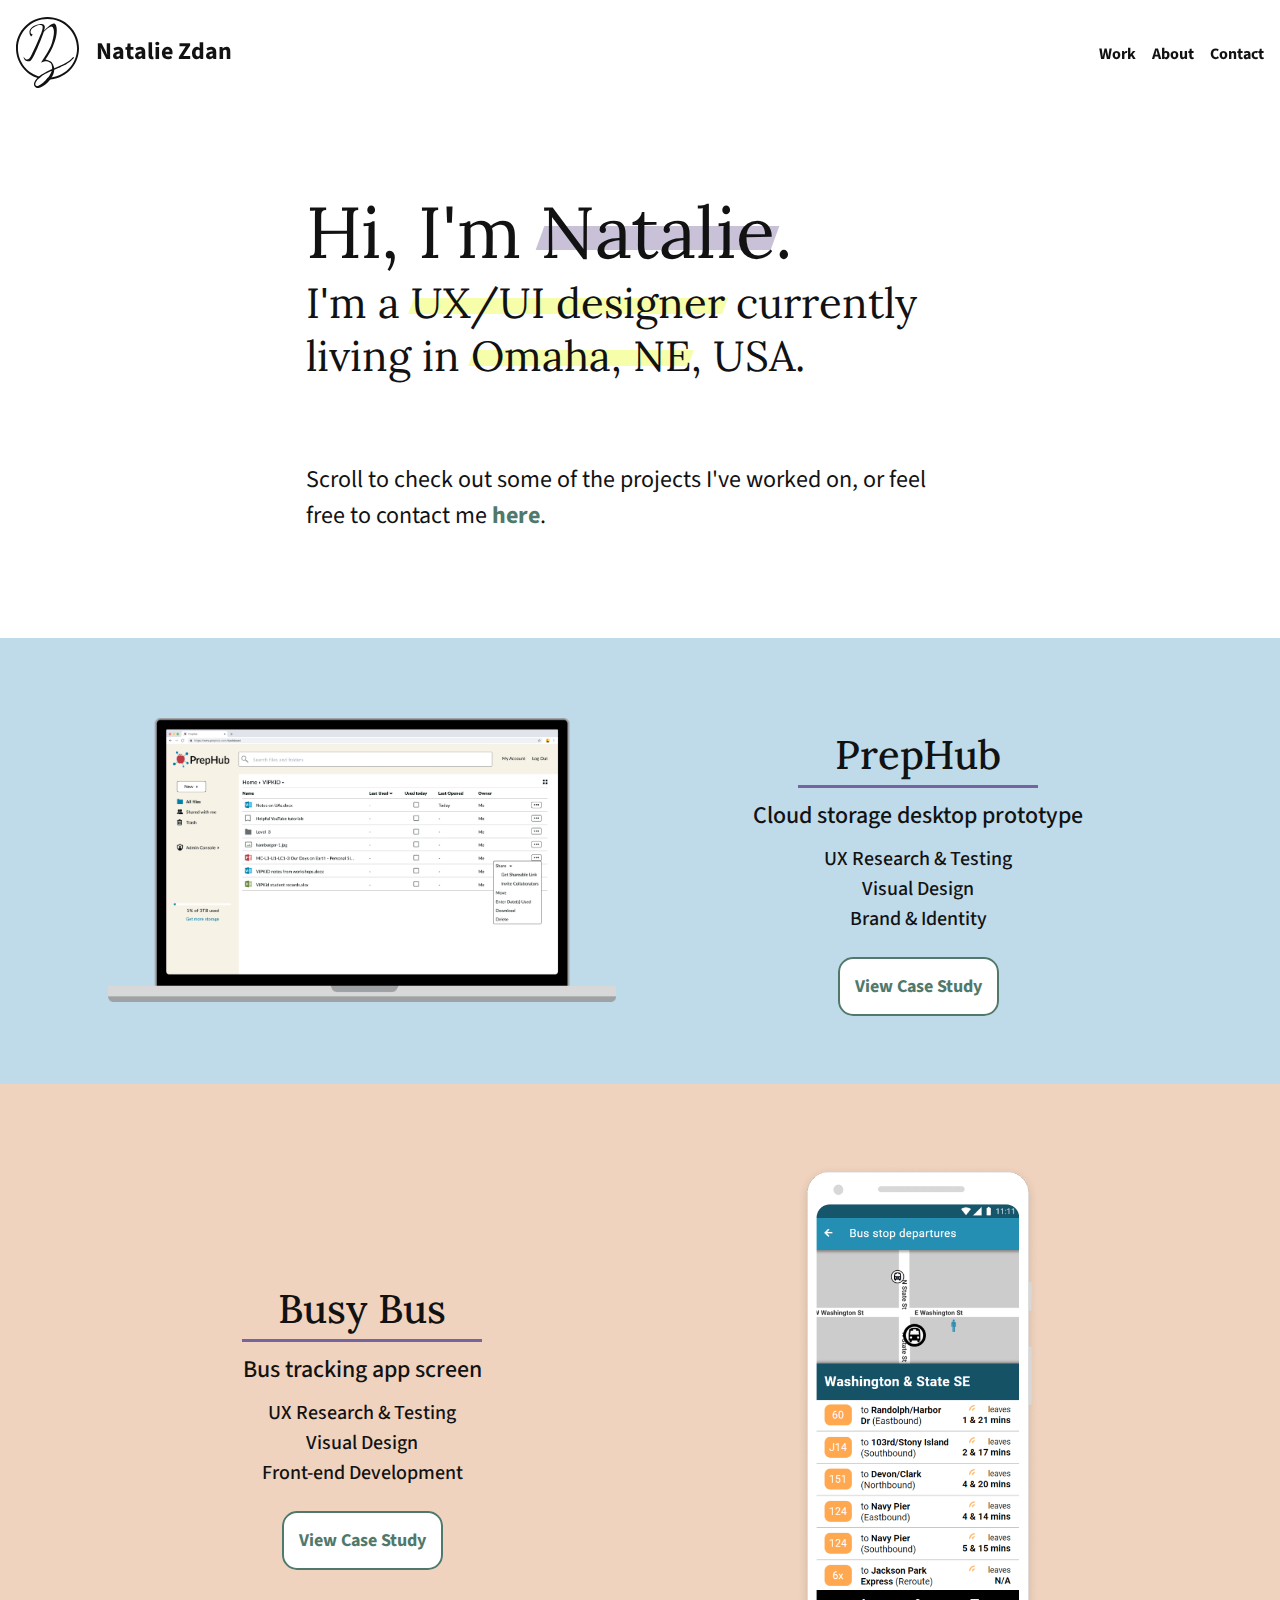
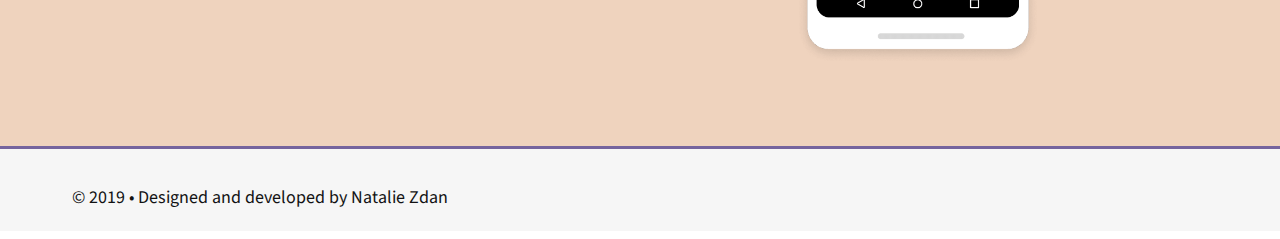
==== index.html @ 7d383397 "spaced out before element on Omaha on hero for mobile highlighting" ====
<!DOCTYPE html>
<html lang="en" dir="ltr" itemscope itemtype="http://schema.org/WebPage" xmlns:og="http://opengraphprotocol.org/schema/"
    xmlns:fb="http://www.facebook.com/2008/fbml" xmlns:website="http://ogp.me/ns/website">

<head>
    <meta charset="utf-8">
    <meta name="viewport" content="width=device-width, initial-scale=1.0">
    <meta property="og:description" content="Natalie Zdan is a UX/UI designer who codes in Omaha, Nebraska." />
    <meta itemprop="description" content="Natalie Zdan is a UX/UI designer who codes in Omaha, Nebraska." />
    <meta name="description" content="Natalie Zdan is a UX/UI designer who codes in Omaha, Nebraska." />
    <title>Natalie Zdan | UX Designer</title>
    <!-- CSS -->
    <link rel="stylesheet" type="text/css" href="css/reset.css">
    <link rel="stylesheet" type="text/css" href="css/style.css">
    <link rel="stylesheet" href="https://use.fontawesome.com/releases/v5.6.3/css/all.css"
        integrity="sha384-UHRtZLI+pbxtHCWp1t77Bi1L4ZtiqrqD80Kn4Z8NTSRyMA2Fd33n5dQ8lWUE00s/" crossorigin="anonymous">
    <link href="https://fonts.googleapis.com/css?family=Lora:400,700|Source+Sans+Pro:400,700" rel="stylesheet">
    <!-- Favicon -->
    <link rel="shortcut icon" type="image/x-icon" href="images/anz-logo.png">
    <!-- Global site tag (gtag.js) - Google Analytics -->
    <script async src="https://www.googletagmanager.com/gtag/js?id=UA-134152221-1"></script>
    <script>
        window.dataLayer = window.dataLayer || [];

        function gtag() {
            dataLayer.push(arguments);
        }
        gtag('js', new Date());

        gtag('config', 'UA-134152221-1');
    </script>
    <script src="js/main.js"></script>
</head>

<body>
    <div class="container">
        <!--Nav Bar Navigation-->
        <nav>
            <a class="logo" href="index.html">
                <img src="images/Logo.svg">
                <p class="name"> Natalie Zdan </p>
            </a>
            <ul class="nav-links">
                <li><a href="#projects">Work</a></li>
                <li><a href="bio.html">About</a></li>
                <li><a href="contact.html">Contact</a></li>
            </ul>
        </nav>
        <main>
            <!--Summary intro-->
            <section class="hero">
                <h1>Hi, I'm <span>Natalie</span>.</h1>
                <h2>I'm a <span>UX/</span><span>UI </span><span>designer</span> currently living in <span>Omaha, </span><span>NE</span>, USA.</h2>
                <p class="intro">Scroll to check out some of the projects I've worked on, or feel free to contact me
                    <span><a href="contact.html">here</a></span>.</p>
                <!-- <p class="chevron"><i class="fas fa-chevron-down"></i></p> -->
                <!-- <p class="arrow-down">&#8744</p> -->
            </section>
            <section id="projects">
                <div class="project project-1">
                    <a href="prephub.html">
                        <img src="images/prephub-in-mac-min.png" alt="PrepHub screenshot" class="prephub-screenshot">
                    </a>
                    <div class="blob-container">
                        <div class="project-info">
                            <h1>PrepHub</h1>
                            <h2>Cloud storage desktop prototype</h2>
                            <p>UX Research & Testing <br> Visual Design <br> Brand & Identity</p>

                            <a class="button" href="prephub.html">view case study</a>
                        </div>
                    </div>
                </div>
                <div class="project project-2">

                    <a href="busybus.html">
                        <img src="images/busybus-phone.png" alt="Busybus phone" class="busybus-screenshot"><br>
                    </a>
                    <div class="project-info">
                        <h1>Busy Bus</h1>
                        <h2>Bus tracking app screen</h2>
                        <p>UX Research & Testing <br>Visual Design <br> Front-end Development</p>

                        <a class="button" href="busybus.html">view case study</a>
                    </div>
                </div>
            </section>

        </main>
        <footer>
            <ul>
                <li><a href="https://www.linkedin.com/in/nataliezdan/" target="_blank"><i
                            class="fab fa-linkedin"></i></a></li>
                <li><a href="https://github.com/thisisnataliessn" target="_blank"><i class="fab fa-github"></i></a></li>
                <li><a href="https://twitter.com/nataliezdan" target="_blank"><i class="fab fa-twitter"></i></a></li>
                <li><a href="mailto:natalie.zdan@gmail.com" target="_blank"><i class="fas fa-envelope"></i></a></li>
            </ul>
            <p>© 2019 • Designed and developed by Natalie Zdan</p>
        </footer>
    </div>
    <script src="https://code.jquery.com/jquery-3.3.1.min.js"></script>

</body>

</html>
---- css/style.css ----
* {
    box-sizing: border-box;
    /* outline: 1px solid red; */
}

/*GLOBAL COLORS*/
:root {
    --purple: #76649E;
    --link-color: #50796B;
    --light-green: #D4E3DE;
    --gray-white: #f6f6f6;
    --light-orange: #EFD3BE;
    --light-blue: #BFDBE9;
    --black: #121213;
    --yellow:#F6FEAA;
}

body {
    color: var(--black);
    width: 100%;
}

body .bio,
body .case-study {
    background-color: #ffffff;
}

html {
    font-size: 10px;
    font-family: 'Source Sans Pro', Helvetica, sans-serif;
}

p {
    font-size: 1.8rem;
    line-height: 1.5;
    padding-top: .8rem;
    padding-bottom: 2.4rem;
}

a {
    color: var(--link-color);
    font-weight: 700;
    text-decoration: none;
    position: relative;
}

a::before {
    content: "";
    width: 100%;
    height: 0;
    background: #A1C1B6;
    position: absolute;
    /* left: -.4rem; */
    bottom: -.4rem;
    z-index: -1;
    transition: .4s all;
}

.active {
    color: var(--purple);
}

.circle {
    background-color: var(--light-green);
    border-radius: 3rem;
    grid-column: 3/7;
    margin-top: 1.6rem;
    padding-top: 5.6rem;
    text-align: center;
}

.circle h3 {
    font-size: 3.2rem;
    font-family: "Lora", "Times New Roman", serif;
    margin: 0 auto;
    text-transform: capitalize;
}


hr {
    border: none;
    height: 3px;
    width: 24rem;
    /* background-color: var(--purple); */
    text-align: left;
    margin: 0 auto 0 0;
    /* margin-bottom: 1.6rem; */
}

img {
    max-width: 100%;
    height: auto;
}

li b,
p b {
    font-weight: 700;
}

/* .black-bold {
    font-weight: 700;
    color: var(--black);
} */

.shadow {
    box-shadow: 0px 8px 12px rgba(0, 0, 0, 0.15);

}

/* Need to make these open in new tab when they go external */
.button {
    background-color: #ffffff;
    border: 2px solid var(--link-color);
    border-radius: 1.5rem;
    font-size: 1.8rem;
    line-height: 120%;
    padding: 1.5rem;
    text-decoration: none;
    text-transform: capitalize;
    text-align: center;
    width: 75%;
    margin: auto;
    transition: .5s all;
}

.button:hover {
    background-color: var(--link-color);
    color: #ffffff;
}


/*CSS Grid + layout - mobile first*/
/* .container {
    display: grid;
    grid-template-rows: 85px auto;
    grid-template-columns: minmax(16px, auto) repeat(6, minmax(30px, 100px)) minmax(16px, auto);
    grid-column-gap: 16px;
} */

/* nav {
    grid-row: 1 / span 1;
    grid-column: 1 /span 8;

} */

/*Scroll*/
.scroll-indicator {
    position: fixed;
    top: 100px;
    z-index: 5;
    width: 100%;
    background-color:var(--gray-white);
}

.progress-container {
    width: 100%;
    height: 6px;
    background: #ffffff;
}

.progress-bar {
    height: 6px;
    background: var(--purple);
}

main {
    grid-row: 2 / span 1;
    grid-column: 1 / 9;
}

.hero {
    grid-column: 1 /span 8;
    display: grid;
    grid-template-columns: minmax(1.6rem, auto) 1fr minmax(1.6rem, auto);
    max-width: 70rem;
    margin: auto;
}


.hero a:hover::before {
    height: .8rem;
}

.hero h1,
.hero p,
.hero h2 {
    max-width: 64rem;
    grid-column: 2;
}


/* .chevron {
    margin: 16rem 50% 8rem 50%;
} */

.project {
    background-color: var(--light-blue);
    grid-row: 2 / span 1;
    grid-column: 1 /span 8;
    padding-left: 16px;
    padding-right: 16px;
    padding-top: 80px;
    padding-bottom: 80px;
    text-align: center;
}

.prephub-screenshot {
    height: auto;
    width: 100%;
    max-width: 700px;
}


.busybus-screenshot {
    height: auto;
    max-height: 50rem;
    width: auto;
}

.project hr {
    text-align: center;
    margin: .8rem auto;
}

.hero {
    padding-top: 8rem;
    padding-bottom: 8rem;
}

.hero h1 {
    font-size:7.2rem;
    font-family: 'Lora', 'Times New Roman', serif;
}

.hero h2 {
    font-size: 4.2rem;
    line-height: 125%;
    font-family: 'Lora', 'Times New Roman', serif;
}


.hero span {
    position: relative;
}



.hero h1 span:before {
    position: absolute;
    content:"";
    height:2.4rem;
    width: 100%;
    background: var(--purple);
    z-index:-1;
    top:4rem;
    opacity: .4;
    transform: skewX(-20deg)
}

.hero h2 span:before {
    position: absolute;
    content:"";
    height:1.6rem;
    width: 100%;
    background: var(--yellow);
    z-index:-1;
    top:40%;
    transform: skewX(-20deg)
}

.hero p {
    font-size: 2.4rem;
    padding-top: 8rem;
}


.project h1 {
    font-size: 4rem;
    font-family: "Lora", "Times New Roman", serif;
    line-height: 1.5;
    padding-top: 4.2rem;
    font-weight: 500;
    color: var(--black);
    border-bottom: 3px solid var(--purple);
    max-width: 24rem;
    margin: 0 auto;
}

.project h2 {
    font-size: 2.4rem;
    font-weight: 500;
    padding-top: 1.6rem;
    color: var(--black);
}

.project p {
    font-size: 2rem;
    padding-top: 1.6rem;
    padding-bottom: 4.2rem;
    line-height:1.5;
    font-weight: 500;
    color: var(--black);
}

.project-2 {
    background-color: var(--light-orange);
}





/* Nav */
nav {
    background-color: rgba(255, 255, 255, .97);
    /* border-bottom: 3px solid var(--gray-white); */
    font-size: 1.6rem;
    position: sticky;
    display: flex;
    justify-content: space-between;
    align-items: center;
    padding: 1.6rem;
    top: 0;
    z-index: 5;
}

nav ul {
    list-style-type: none;
    display: grid;
    grid-template-columns: auto auto auto;
    grid-gap: 1.6rem;

}


nav li a:hover:before {
    height: .6rem;
}

nav .logo {
    display: inline;
}

nav a {
    color: var(--black);
}


.name {
    visibility: hidden;
    display: inline-block;
    width: 20rem;
    position: absolute;
    top: 10px;
    left: 80px;
    font-size: 2.4rem;
    /* font-weight: 500; */


}

.name a:hover {
    color: var(--black);
}


/*Footer*/
footer {
    position: relative;
    background-color: var(--gray-white);
    grid-column: 1 / 9;
    border-top: 3px solid var(--purple);
    font-size: 25px;
    text-align: right;
    padding-top: 3.2rem;
    height: 8.5rem;
    padding-right: 16px;
    grid-template-rows: 1fr 1fr 1fr;
}

footer ul {
    grid-row: 2;
    display: grid;
    grid-template-columns: repeat(4, 1fr);
    grid-template-rows: 6rem;
    align-items: center;
    justify-items: center;
    float: right;

}

footer p {
    display: none;
    left: 1.6rem;
    line-height: 1;
    padding-bottom: 0;
    grid-row: 2;
}

footer li {
    display: inline-block;
    grid-row: 1;
    opacity: .7;
    min-width: 6rem;
    height: 5rem;

}

footer a {
    color: var(--black);
    transition: .3s all ease-in-out;
    display: block;
}


footer a:hover {
    color: var(--link-color);
    transform: scale(1.3);
    transform-origin: top;
}


/*Case study main classes*/
.case-study h2 {
    font-family: "Lora", "Times New Roman", serif;
    line-height: 2.8rem;

}

.case-study ul {
    list-style-type: disc;
    list-style-position: inside;
    padding-top: .8rem;
}


.case-study li,
.case-study p {
    font-size: 1.8rem;
    line-height: 1.5;
    /* margin-left: 1.6rem; */
}

.user-surveys li {
    font-size: 1.8rem;
    line-height: 2.2rem;
    margin-left: 1.6rem;
    padding-top: 1.6rem;
}

.headline {
    grid-column: 2 / 8;
    padding-top: 5.6rem;
}

.headline h2 {
    line-height: 1.3;
    max-width: 32rem;
    border-bottom: .3rem solid var(--purple);
    padding-bottom: .8rem;
    font-size: 2.4rem;
    text-transform: uppercase;
    font-family: "Lora", "Times New Roman", serif;
}

.main-topics {
    display: grid;
    grid-template-columns: minmax(1px, auto) repeat(6, minmax(30px, 100px)) minmax(1px, auto);
    grid-column-gap: 16px;
}

.main-topics h1 {
    grid-column: 2/7;
    font-size: 4rem;
    margin-top: .8rem;
    margin-bottom: 4rem;

}

/* Case Study sections */

.branding-intro-container {
    position: relative;
    width: 100%;
}

.branding-intro-container p {
    background-color: var(--gray-white);
    border-radius: 3rem;
    margin: 1rem 2rem 0 2rem;
    padding: 1.6rem 3.2rem;
    padding-bottom: 1.8rem;
}

.branding-details-container {
    grid-column: 1/9;
    position: relative;
    display: grid;
    grid-template-columns: minmax(1px, auto) repeat(6, minmax(30px, 100px)) minmax(1px, auto);
    grid-column-gap: 16px;
}

.circles-container {
    grid-column: 2/8;
    display: grid;
    grid-template-columns: minmax(1px, auto) repeat(6, minmax(30px, 100px)) minmax(1px, auto);
    grid-column-gap: 16px;
    padding-top: 1.6rem;
}

.branding-details-container p {
    grid-column: 2/8;
}

.comp-analysis {
    grid-column: 1/9;
    position: relative;

    display: grid;
    grid-template-columns: minmax(1px, auto) repeat(6, minmax(30px, 100px)) minmax(1px, auto);
    grid-column-gap: 16px;
}

.comp-analysis h2,
.comp-analysis hr,
.comp-analysis p {
    grid-column: 2 / 8;
}

.comp-analysis .button {
    grid-column: 3/7;
    margin-top: 2.4rem;
}

.comp-matrix {
    grid-column: 2/8;
    justify-content: space-around;
    border-bottom: solid .6rem var(--purple);
    border-radius: 1rem;
    margin-bottom: 2.4rem;
    margin-top: 1.6rem;
    width: 100%;
    height: auto;
    padding: 1.6rem;
}

.conc {
    padding-bottom: 8rem;
}

.conc .button {
    grid-column: 3/7;
    margin-top: 2.4rem;
    margin-bottom: 2.4rem;

}

.conc h1 {
    line-height: 125%;
    max-width: 20rem;
}

.dashboard-wireframe {
    grid-column: 2/8;
    margin-top: 2.4rem;
    width: 100%;
    height: auto;

}

.flow-container {
    position: relative;
    width: 100%;
}

.flow-summary {
    background-color: var(--light-green);
    border-radius: 3rem;
    margin: 1rem 2rem 0 2rem;
    padding-left: 3.2rem;
    padding-right: 3.2rem;
    padding-top: .8rem;
}


.flow {
    margin-top: 2.4rem;
    width: 100%;
    height: auto;
}

.frustrations {
    background-color: var(--gray-white);
    border-radius: 5rem;
    margin-bottom: 3.2rem;
    padding: 2.4rem 3.2rem;
}

.frustrations span {
    color: var(--purple);
    font-weight: 700;
}







.hifi-menu-img {
    max-width: 24rem;
}

.hifi-modal-img {
    max-width: 40rem;
}

.hi-fi-mocks {
    position: relative;
    background-color: var(--gray-white);
    margin-top: 0rem;
    padding-bottom: 4rem;

    grid-column: 1/9;
    display: grid;
    grid-template-columns: minmax(1px, auto) repeat(6, minmax(30px, 100px)) minmax(1px, auto);
    grid-column-gap: 16px;
}

.hi-fi-mocks h2,
.hi-fi-mocks hr,
.hi-fi-mocks p,
.hi-fi-mocks .grid-view,
.hi-fi-mocks .hover-screenshot,
.hi-fi-mocks .carousel {
    grid-column: 2/8;
}


.hi-fi-mocks .left-nav {
    width: 200%;
}

.hi-fi-mocks .left-nav-1 {
    margin-top: 50%;
    grid-column: 3/4;

}

.hi-fi-mocks .left-nav-2 {
    grid-column: 5/6;

}

.carousel-cell {
    margin-right: 5rem;
}

.hi-fi-mocks .button {
    grid-column: 3/7;
    margin-top: 2.4rem;
    margin-bottom: 2.4rem;
}

.icons-img {
    width: 100%;
    height: auto;
    opacity: 0.5;
}

.letter {
    padding-top: 0;
    padding-left: 4rem;
}

.number {
    font-size: 2.4rem;
    color: var(--purple);
}

.style-guide {
    grid-column: 2/8;
    margin-top: 3.2rem;
    width: 100%;
    height: auto;
    padding: 1.6rem 0;
    border-radius: 2rem;
}

.key-takeaways {
    background-color: var(--light-orange);
    grid-column: 1/9;
    display: grid;
    grid-template-columns: minmax(1px, auto) repeat(6, minmax(30px, 100px)) minmax(1px, auto);
    grid-column-gap: 16px;
    padding-bottom: 4rem;
}

.key-takeaways h2,
.key-takeaways hr,
.key-takeaways p {
    grid-column: 2 / 8;
}

.landing-wire {
    grid-column: 4/span 3;
    margin-top: 2.4rem;
    width: 60%;

}

.landing-wire-container {
    display: none;
}

.hi-fi-img {
    margin-bottom: 4.8rem;

}

.personas {
    grid-column: 1/9;
    position: relative;
    display: grid;
    grid-template-columns: minmax(1px, auto) repeat(6, minmax(30px, 100px)) minmax(1px, auto);
    grid-column-gap: 16px;
}

.persona img {
    border-radius: 4rem;
}

.personas h4 {
    font-size: 2.4rem;
    font-weight: 700;
    padding-bottom: .8rem;
    padding-top: 1.6rem;
}

.personas h5 {
    font-size: 1.8rem;
}

.personas h6 {
    font-weight: 700;
    font-size: 2.4rem;
    padding-bottom: .8rem;
    padding-top: 1.6rem;
}


.personas h2,
.personas hr,
.personas p {
    grid-column: 2 / 8;
}

.personas .button {
    grid-column: 3/7;
}

.persona {
    /* border: 3px dotted var(--purple); */
    border-radius: 3rem;
    grid-column: 2/8;
    margin-bottom: 4.8rem;
    margin-top: 2.1rem;
    padding: 3.2rem 1rem 3.2rem 1rem;
    text-align: center;
    border-bottom: solid .6rem var(--purple);
    border-radius: 1rem;
}

.persona ul {
    display: inline-block;
    text-align: left;
    width: 100%;
    padding-left: 1.6rem;
    padding-right: 1.6rem;
}

.pref-testing {
    grid-column: 1/9;
    display: grid;
    grid-template-columns: minmax(1px, auto) repeat(6, minmax(30px, 100px)) minmax(1px, auto);
    grid-column-gap: 16px;
    padding-bottom: 0;
}

.pref-testing h2,
.pref-testing hr,
.pref-testing p {
    grid-column: 2/8;
}

.solo-p p {
    padding-bottom: 8rem;
}

.pref-test-1 {
    position: relative;
    background-color: var(--light-green);
    padding-top: 5.6rem;
    padding-bottom: 5.6rem;
    margin-bottom: 4rem;
    grid-column: 1/9;
    display: grid;
    grid-template-columns: minmax(1px, auto) repeat(6, minmax(30px, 100px)) minmax(1px, auto);
    grid-column-gap: 16px;
}


.pref-test-2 {
    padding-top: 5.6rem;
    padding-bottom: 5.6rem;
    margin-top: 2.4rem;
    position: relative;
    background-color: var(--light-orange);
    grid-column: 1/9;
    display: grid;
    grid-template-columns: minmax(1px, auto) repeat(6, minmax(30px, 100px)) minmax(1px, auto);
    grid-column-gap: 16px;

}

.pref-test-img {
    grid-column: 2/8;
    height: auto;
    width: 125%;
    box-shadow: none;

}

.pref-test-a {
    grid-column: 2 /5;
    margin-left: 10%;
}

.pref-test-b {
    grid-column: 5/8;
    margin-left: -30%;
    padding-top: 16rem;
}

.prephub-logo {
    padding-top: 4.2rem;
}


.section-separator-hr {
    grid-column: 2 / 8;
    background-color: var(--purple);
    width: 100%;
    margin-top: 16rem;
    height: 4px
}

.prephub {
    background-color: var(--light-blue);
    display: grid;
    grid-template-columns: minmax(1px, auto) repeat(6, minmax(30px, 100px)) minmax(1px, auto);
    grid-column-gap: 16px;
}

.title-section {
    padding-top: 42px;
}

.title-section p {
    padding-top: 1.6rem;
    padding-bottom: 4.8rem;
    font-size: 2.4rem;
    line-height: 125%;
    max-width: 50rem;
    margin: auto;
}

.title-section .study-intro {
    grid-column: 2/8;
    text-align: center;
}

.title-section .prephub-screenshot {
    grid-column: 2/8;
}

.user-surveys {
    padding-bottom: 4rem;

}

.user-surveys .circles-container {
    padding-bottom: 4.8rem;
}

.user-surveys h3 {
    font-size: 4.8rem;

}

.user-surveys h4 {
    font-size: 3.4rem;
    font-family: "Lora", "Times New Roman", serif;
    line-height: 125%;
}

.user-surveys .circle p {
    max-width: 180px;
    margin: 0 auto;
}

.user-surveys .circle {
    padding-bottom: 3.2rem;
}

.stat-2 {
    background-color: var(--light-orange);
}

.stat-3 {
    background-color: var(--light-blue);
}

.prephub-video-container {
    grid-column: 2 / 8;
    margin-top: 2.4rem;
    position: relative;
    overflow: hidden;
    padding-top: 56.25%;
    margin-top: 5.6rem;
}

.prephub-video {
    position: absolute;
    top: 0;
    left: 0;
    width: 100%;
    height: 100%;
    border: 0;
}

.wireframes {
    background-color: var(--light-blue);
    grid-column: 1/9;
    display: grid;
    grid-template-columns: minmax(1px, auto) repeat(6, minmax(30px, 100px)) minmax(1px, auto);
    grid-column-gap: 16px;
    padding-bottom: 4rem;
    margin-top: 4.8rem;

}

.wireframes h2,
.wireframes hr,
.wireframes .wf-text,
.wireframes ul {
    grid-column: 2 / 8;
}

.wireframes .button {
    grid-column: 3/7;
    margin-top: 4.8rem;
    margin-bottom: 2.4rem;
}

.wireframes .arrow-down {
    grid-column: 4/6;
    margin: 0 auto;
    padding-top: 3.2rem;
    font-weight: 700;
    font-size: 4.2rem;
}


/*BusyBus Case Study*/

.title-section .busybus-screenshot {
    grid-column: 1/9;
    margin: 1.6rem auto;
}

.busybus {
    background-color: var(--light-orange);
    display: grid;
    grid-template-columns: minmax(1px, auto) repeat(6, minmax(30px, 100px)) minmax(1px, auto);
    grid-column-gap: 16px;
}


/*Bio Page*/


.bio-container {
    display: grid;
    grid-template-columns: minmax(1px, auto) repeat(6, minmax(30px, 100px)) minmax(1px, auto);
    grid-column-gap: 16px;
}

.bio-title-section {
    text-align: center;
    padding-right: 1.6rem;
    padding-left: 1.6rem;
}

.bio-title-section h1 {
    font-size: 3.2rem;
    margin: 0 auto;
    padding-top: 1.6rem;
    line-height: 1.1;
    padding-bottom: 2.4rem;
}

.bio-title-section h1 span {
    z-index: 5;
    position: relative;
}

.bio-title-section h1 .span1:before {
    position: absolute;
    content:"";
    height:1.2rem;
    width: 100%;
    background: var(--light-blue);
    z-index:-1;
    top: 45%;
        transform: skewX(-20deg)
}

.bio-title-section h1 .span2:before {
    position: absolute;
    content:"";
    height:1.2rem;
    width: 100%;
    background: var(--yellow);
    z-index:-1;
    top: 45%;
        transform: skewX(-20deg)
}
.bio-title-section h1 .span3:before {
    position: absolute;
    content:"";
    height:1.2rem;
    width: 100%;
    background: var(--purple);
    z-index:-1;
    top: 45%;
    opacity: .4;
    transform: skewX(-20deg)
}

.bio-title-section h1 .span4:before {
    position: absolute;
    content:"";
    height:1.2rem;
    width: 100%;
    background: var(--light-orange);
    z-index:-1;
    top: 45%;
    transform: skewX(-20deg)
}


.bio-conc a:hover::before {
    height: .6rem;
    z-index: 1;
}



.bio .resume {
    display: flex;
    justify-content: space-around;
    max-width: 32rem;
    margin-top: 4.8rem;
}

.bio .it-began {
    padding-top: 6.4rem;
}


.link-hover:hover::before {
    height: .8rem;
}

.bio .circle {
    grid-column: 1/9;
    text-align: left;
    border-radius: 3rem;
    padding: 4rem 1.6rem;
}

.bio .circle p {
    line-height: 1.5;
    margin-top: 1.6rem;
}

.bio-conc {
    padding-bottom: 4.2rem;
}

.headshot {
    height: auto;
    width: 50%;
    max-width: 50rem;
    margin-top: 2.4rem;
}

.love-2 {
    background-color: var(--light-orange);
}

.love-3 {
    background-color: var(--light-blue);
}

/*Contact screen*/

.contact {
    margin: 1.6rem;
}

.contact-intro {
    padding-top: 4.8rem;
    margin: auto;
    max-width: 48rem;
    text-align: center;
    line-height: 1.25;
}

.contact-intro h1 {
    font-family: "Lora", "Times New Roman", serif;
    font-size: 4.2rem;
}

.contact-intro p {
    font-size: 2.4rem;
    padding-top: 4rem;
    /* border-bottom: 3px solid var(--purple); */
}

.contact span {
 position: relative;
}

.contact span:before {
    position: absolute;
    content:"";
    height:1.6rem;
    width: 100%;
    background: var(--purple);
    z-index:-1;
    top: 40%;
    opacity: .4;
    transform: skewX(-20deg)
}

form {
    max-width: 50rem;
    margin: auto;
    margin-top: 4.8rem;
}

.formgroup {
    position: relative;
    padding: 15px 0 0;
    margin-top: 10px;
}

.formfield {
    font-family: inherit;
    width: 100%;
    border: 0;
    border-bottom: 1px solid var(--gray-white);
    outline: 0;
    font-size: 16px;
    color: var(--black);
    padding: 7px 0;
    /* background: transparent; */
    transition: border-color .1s;
}

.formfield::placeholder {
    color: transparent;
}

.formfield:placeholder-shown~.formlabel {
    font-size: 16px;
    cursor: text;
    top: 20px;
}

.formfield:focus::placeholder {
    color: rgba(0, 0, 0, .4);
}

label,
.formfield:focus~.formlabel {
    position: absolute;
    top: 0;
    display: block;
    transition: 0.1s;
    font-size: 12px;
    font-weight: bold;
    color: var(--black);
}

.formfield:focus~.formlabel {
    color: var(--purple);
}

.formfield:focus {
    padding-bottom: 6px;
    border-bottom: 2px solid var(--purple);
}

.formbutton {
    margin: 2% 25% 0 25%;
    padding: 0;
}

form .button {
    color: var(--link-color);
    font-weight: 700;
    margin-bottom: 8rem;
    margin-top: 4.8rem;
}

/* .button {
    width: 150px;
    border: 1px solid rgba(0,0,0,.4);
    font-weight: 700;
    font-size: 1em;
    padding: 10px;
    cursor: pointer;
    background: #9e9c9c;
    border-radius: 20px;
  }
  
  .button:hover {
    background: #009800;
    border: 1px solid rgba(0,152,0,.6);
    box-shadow: 0 5px 10px rgb(0,0,0,.5);
  } */



/*tablet*/
@media screen and (min-width:768px) {



    .name {
        visibility: visible;
    }


    footer ul {
        position: absolute;
        top: 3rem;
        right: 6rem;

    }

    footer p {
        display: block;
        position: absolute;
        left: 6rem;
    }


    /*Homepage tablet*/
    .hero {
        padding-top: 8rem;
        padding-bottom: 8rem;
    }

    .hero h1 {
        line-height: 1.25;
    }


    .project {
        padding-left: 60px;
        padding-right: 60px;
        display: grid;
        grid-template-columns: auto repeat(2, minmax(40px,700px)) auto;
        grid-gap: 4.8rem;
        align-items: center;
    }

    .project-1  a  {
        grid-column: 2;
     
    }
    
    .project-2 a {
        grid-column: 3;
      
    }

    .project-2 .project-info {
        grid-column: 2;
        grid-row: 1;
    }


    .project h1 {
        padding-top: 0;
    }

    .project h2 {
        max-width: 50rem;
        margin: 0 auto;
    }

    /*PrepHub case study tablet*/
    .branding-intro-container p {
        position: absolute;
        bottom: -24%;
    }

    .branding-details-container {
        margin-top: 8rem;
    }

    .flow-summary {
        position: absolute;
        bottom: -24%;
    }

    .circle {
        border-radius: 3rem;
        margin-top: 0rem;
        padding-top: 2.4rem;
        padding-bottom: 2.4rem;
    }

    .personas .angela {
        grid-column: 2/5;
    }

    .personas .kim {
        grid-column: 5/8;
    }

    .stat-1 h3,
    .stat-2 h3,
    .stat-3 h3 {
        padding-top: 2.4rem
    }

    .user-surveys .stat-1 {
        grid-column: 1/4;
        margin-left: -4rem;
        margin-right: 4rem;
    }

    .user-surveys .stat-2 {
        grid-column: 4/6;
        margin-left: -1.6rem;
        margin-right: -1.6rem;
    }


    .stat-2 p {
        padding-right: 2rem;
        padding-left: 2rem;
    }


    .user-surveys .stat-3 {
        grid-column: 6/9;
        margin-left: 4rem;
        margin-right: -4rem;
    }

    .wireframes {
        margin-top: 15.2rem;
    }

    /*Busybus case study tablet*/


    /*Bio tablet*/


    .bio-title-section {
        display: grid;
        grid-template-columns: 1fr 1fr;
        align-items: center;
        padding: 8rem 1.6rem;

    }

    .bio-title-section h1 {
        font-size: 4rem;
        grid-column: 2;

        margin-left: 3.2rem;
        text-align: left;
        justify-self: start;
        max-width: 40rem;
        padding-left: 1.6rem;

    }

    .bio .circle {
        max-width: 50rem;
        margin: 0 .8rem;
        padding-left: 5rem;
        padding-right: 4rem;
    }

    .bio .circles-container {
        grid-column: 1/9;
        margin-top: 4.8rem;
        display: grid;
        grid-template-columns: minmax(40px, 72px) auto .1rem auto minmax(40px, 72px);
        grid-template-rows: auto;
        grid-gap: 1.6rem;
        grid-row-gap: 4.2rem;
    }

    .headshot {
        width: 100%;
        grid-column: 1;
        padding-left: 1.6rem;
        justify-self: end;

    }

    .circles-container .love-1 {
        grid-column: 2/3;
        justify-self: end;
    }


    .circles-container .love-2 {
        grid-column: 4/5;
    }


    .circles-container .love-3 {
        grid-column: 2/5;
        grid-row: 2;
        margin: auto;

    }

    .comp-matrix {
        grid-column: 3/7;

    }

}


/*desktop*/
@media screen and (min-width: 1224px) {

    .container {
        grid-column-gap: 72px;
    }




    footer ul {
        right: 7.2rem;
    }

    footer p {
        left: 7.2rem;
    }

    /*Homepage desktop*/

    .project {
        padding-top: 8.0rem;
    }


    /*Prephub case study desktop*/
    .pref-test-1 {
        grid-template-columns: minmax(20rem, auto) minmax(40rem, 50rem) 1.6rem minmax(40rem, 50rem) minmax(20rem, auto);
        grid-gap: 0px;
    }

    .pref-test-2 {
        grid-template-columns: minmax(20rem, auto) minmax(40rem, 50rem) 1.6rem minmax(40rem, 50rem) minmax(20rem, auto);
        grid-gap: 0px;
    }

    .pref-test-img {
        margin: 0 auto;
        width: 100%;
        max-width: 50rem;
        box-shadow: 0px 8px 12px rgba(0, 0, 0, 0.15);
    }


    .pref-test-a {
        grid-column: 2;
        grid-row: 2;
    }

    .pref-test-b {
        grid-column: 4;
        grid-row: 2;
        padding-top: 0rem;
    }

    .roles-etc .roles {
        grid-column: 2/4;
    }

    .roles-etc .deliverables {
        grid-column: 4/6;
    }

    .roles-etc .tools {
        grid-column: 6/8;
    }

    .roles-etc hr {
        width: 20rem;
    }

    /* .roles-etc .problem {
        grid-column: 2/5;
    }

    .roles-etc .solution {
        grid-column: 5/8;
    } */

    /* .wireframes {
        margin-top:16rem;
    } */

    /*Bio desktop*/

    .bio-title-section h1 {
        font-size: 4.8rem;
        max-width: 50rem;
        line-height: 1.1;
    }

    /* .bio .circle {

        padding-top: 12rem;
        padding-bottom: 12rem;
        margin-top: 0rem;
    }

    .circles-container .love-1 {
        margin: 0 .8rem 0 auto;
    }

    .circles-container .love-3 {
        grid-column: 3;
        grid-row: 1;
        padding-right: 4rem;
        padding-top: 12rem;

    } */



}
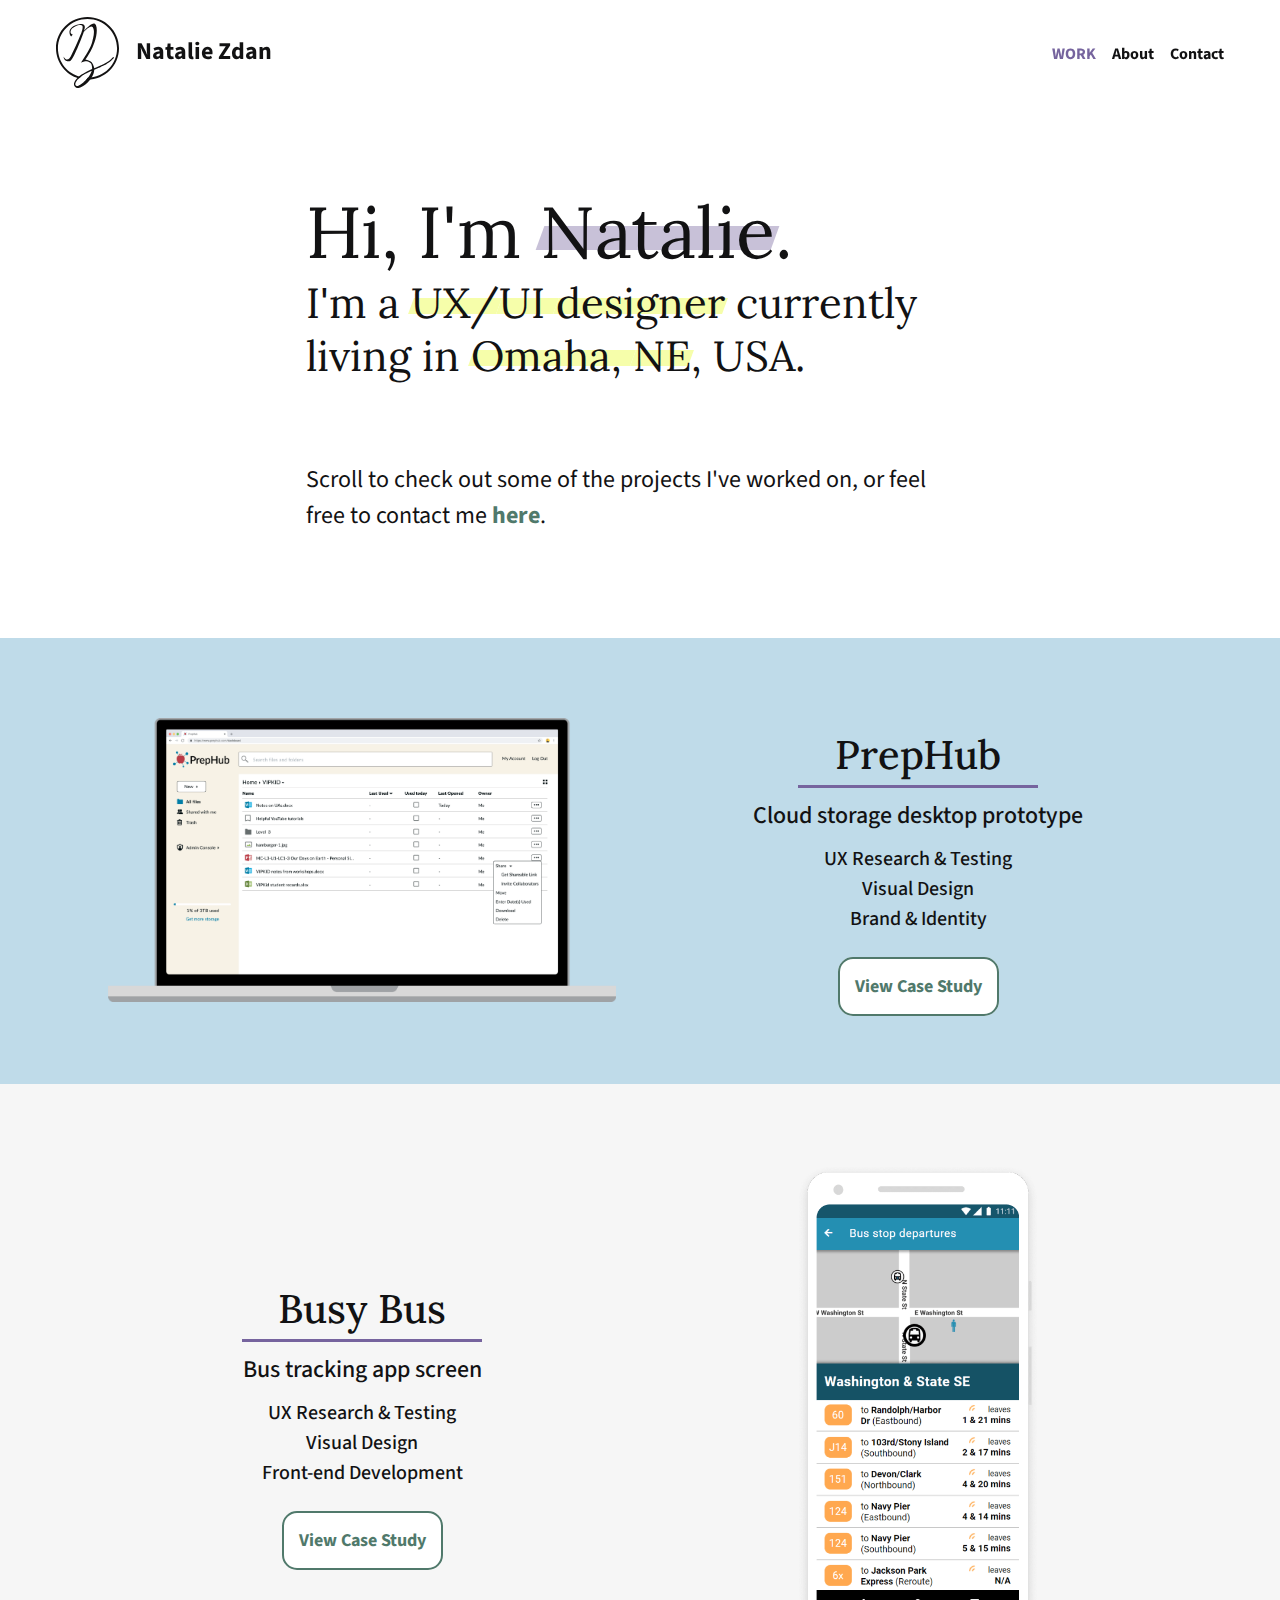
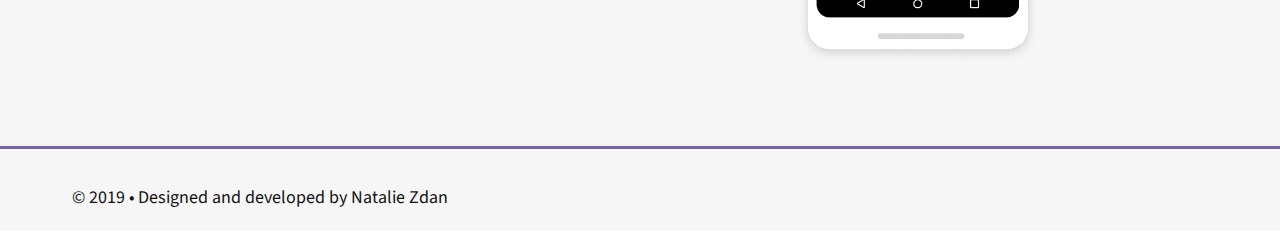
==== commit 14e08fa6: "user surveys done, user personas started" ====
--- a/index.html
+++ b/index.html
@@ -41,7 +41,7 @@
                 <p class="name"> Natalie Zdan </p>
             </a>
             <ul class="nav-links">
-                <li><a href="#projects">Work</a></li>
+                <li><a class="active" href="#projects">Work</a></li>
                 <li><a href="bio.html">About</a></li>
                 <li><a href="contact.html">Contact</a></li>
             </ul>
--- a/css/style.css
+++ b/css/style.css
@@ -5,14 +5,14 @@
 
 /*GLOBAL COLORS*/
 :root {
-    --purple: #76649E;
+    --purple: rgb(118, 100, 158);
     --link-color: #50796B;
     --light-green: #D4E3DE;
     --gray-white: #f6f6f6;
     --light-orange: #EFD3BE;
     --light-blue: #BFDBE9;
     --black: #121213;
-    --yellow:#F6FEAA;
+    --yellow: #F6FEAA;
 }
 
 body {
@@ -58,6 +58,7 @@
 
 .active {
     color: var(--purple);
+    text-transform: uppercase;
 }
 
 .circle {
@@ -129,27 +130,13 @@
 }
 
 
-/*CSS Grid + layout - mobile first*/
-/* .container {
-    display: grid;
-    grid-template-rows: 85px auto;
-    grid-template-columns: minmax(16px, auto) repeat(6, minmax(30px, 100px)) minmax(16px, auto);
-    grid-column-gap: 16px;
-} */
-
-/* nav {
-    grid-row: 1 / span 1;
-    grid-column: 1 /span 8;
-
-} */
-
 /*Scroll*/
 .scroll-indicator {
     position: fixed;
     top: 100px;
     z-index: 5;
     width: 100%;
-    background-color:var(--gray-white);
+    background-color: var(--gray-white);
 }
 
 .progress-container {
@@ -228,7 +215,7 @@
 }
 
 .hero h1 {
-    font-size:7.2rem;
+    font-size: 7.2rem;
     font-family: 'Lora', 'Times New Roman', serif;
 }
 
@@ -247,24 +234,24 @@
 
 .hero h1 span:before {
     position: absolute;
-    content:"";
-    height:2.4rem;
+    content: "";
+    height: 2.4rem;
     width: 100%;
     background: var(--purple);
-    z-index:-1;
-    top:4rem;
+    z-index: -1;
+    top: 4rem;
     opacity: .4;
-    transform: skewX(-20deg)
+    transform: skewX(-20deg);
 }
 
 .hero h2 span:before {
     position: absolute;
-    content:"";
-    height:1.6rem;
+    content: "";
+    height: 1.6rem;
     width: 100%;
     background: var(--yellow);
-    z-index:-1;
-    top:40%;
+    z-index: -1;
+    top: 40%;
     transform: skewX(-20deg)
 }
 
@@ -297,13 +284,13 @@
     font-size: 2rem;
     padding-top: 1.6rem;
     padding-bottom: 4.2rem;
-    line-height:1.5;
+    line-height: 1.5;
     font-weight: 500;
     color: var(--black);
 }
 
 .project-2 {
-    background-color: var(--light-orange);
+    background-color: var(--gray-white);
 }
 
 
@@ -687,7 +674,7 @@
     border-radius: 2rem;
 }
 
-.key-takeaways {
+.orange-bkgd {
     background-color: var(--light-orange);
     grid-column: 1/9;
     display: grid;
@@ -696,9 +683,9 @@
     padding-bottom: 4rem;
 }
 
-.key-takeaways h2,
-.key-takeaways hr,
-.key-takeaways p {
+.orange-bkgd h2,
+.orange-bkgd hr,
+.orange-bkgd p {
     grid-column: 2 / 8;
 }
 
@@ -769,6 +756,7 @@
     text-align: center;
     border-bottom: solid .6rem var(--purple);
     border-radius: 1rem;
+    background-color: white;
 }
 
 .persona ul {
@@ -867,7 +855,7 @@
 }
 
 .title-section p {
-    padding-top: 1.6rem;
+    padding-top: 3.2rem;
     padding-bottom: 4.8rem;
     font-size: 2.4rem;
     line-height: 125%;
@@ -980,12 +968,138 @@
 }
 
 .busybus {
-    background-color: var(--light-orange);
+    background-color: var(--gray-white);
     display: grid;
     grid-template-columns: minmax(1px, auto) repeat(6, minmax(30px, 100px)) minmax(1px, auto);
     grid-column-gap: 16px;
 }
 
+.gmaps-icon {
+    grid-row: 3;
+    grid-column: 4/6;
+    max-height: 10rem;
+    justify-self: center;
+}
+
+.gmaps {
+    grid-row: 4;
+    grid-column: 2/8;
+    justify-self: center;
+}
+
+.cm-icon {
+    grid-row: 5;
+    grid-column: 4/6;
+    max-height: 10rem;
+    justify-self: center;
+    margin-top: 4rem;
+}
+
+.citymapper {
+    grid-row: 6;
+    grid-column: 2/8;
+    justify-self: center;
+}
+
+/*Spork Case Study*/
+
+
+.spork {
+    background-color: var(--light-orange);
+    display: grid;
+    grid-template-columns: minmax(1px, auto) repeat(6, minmax(30px, 100px)) minmax(1px, auto);
+    grid-column-gap: 16px;
+}
+
+.screenshot-group {
+    display: grid;
+    grid-template-columns: repeat(11, 1fr);
+    align-items: center;
+    padding-bottom: 42px;
+}
+
+.hero-1 {
+    grid-column: 8/12;
+    grid-row: 1;
+}
+
+.hero-2 {
+    grid-column: 4/9;
+    grid-row: 1;
+    z-index: 1;
+}
+
+.hero-3 {
+    grid-column: 1/5;
+    grid-row: 1;
+}
+
+.spork-logo {
+    width: 24rem;
+}
+
+.prob-proto-container {
+    grid-column: 2 / 8;
+}
+
+.spork-prototype-container {
+    grid-column: 2 / 8;
+    margin: auto;
+    margin-top: 2.4rem;
+    justify-self: center;
+    text-align: center;
+}
+
+/*Spork user personas section*/
+.spork-container .research .gray-bkgd {
+    background-color: var(--gray-white);
+    grid-column: 1/9;
+    padding-bottom: 4rem;
+}
+
+
+.gray-bkgd h2,
+.gray-bkgd hr,
+.gray-bkgd p {
+    grid-column: 2 / 8;
+}
+
+.three-personas{
+        grid-column: 1/9;
+        position: relative;
+        display: grid;
+        grid-template-columns: minmax(1px, auto) repeat(6, minmax(30px, 100px)) minmax(1px, auto);
+        grid-column-gap: 16px;
+}
+
+.three-personas .button {
+    grid-row: 4;
+    grid-column: 3/7;
+}
+
+.three-personas h4 {
+    font-size: 2.4rem;
+    font-weight: 700;
+    
+    padding-top: 1.6rem;
+}
+
+.three-personas h5 {
+    font-size: 1.8rem;
+    padding-top: .8rem;
+    line-height: 1.5;
+}
+
+.three-personas h6{
+    font-weight: 700;
+    font-size: 2.4rem;
+    padding-bottom: .8rem;
+    padding-top: 1.6rem;
+}
+
+.three-personas img {
+    max-height: 20rem;
+}
 
 /*Bio Page*/
 
@@ -1017,32 +1131,33 @@
 
 .bio-title-section h1 .span1:before {
     position: absolute;
-    content:"";
-    height:1.2rem;
+    content: "";
+    height: 1.2rem;
     width: 100%;
     background: var(--light-blue);
-    z-index:-1;
+    z-index: -1;
     top: 45%;
-        transform: skewX(-20deg)
+    transform: skewX(-20deg)
 }
 
 .bio-title-section h1 .span2:before {
     position: absolute;
-    content:"";
-    height:1.2rem;
+    content: "";
+    height: 1.2rem;
     width: 100%;
     background: var(--yellow);
-    z-index:-1;
+    z-index: -1;
     top: 45%;
-        transform: skewX(-20deg)
-}
+    transform: skewX(-20deg)
+}
+
 .bio-title-section h1 .span3:before {
     position: absolute;
-    content:"";
-    height:1.2rem;
+    content: "";
+    height: 1.2rem;
     width: 100%;
     background: var(--purple);
-    z-index:-1;
+    z-index: -1;
     top: 45%;
     opacity: .4;
     transform: skewX(-20deg)
@@ -1050,11 +1165,11 @@
 
 .bio-title-section h1 .span4:before {
     position: absolute;
-    content:"";
-    height:1.2rem;
+    content: "";
+    height: 1.2rem;
     width: 100%;
     background: var(--light-orange);
-    z-index:-1;
+    z-index: -1;
     top: 45%;
     transform: skewX(-20deg)
 }
@@ -1140,16 +1255,16 @@
 }
 
 .contact span {
- position: relative;
+    position: relative;
 }
 
 .contact span:before {
     position: absolute;
-    content:"";
-    height:1.6rem;
+    content: "";
+    height: 1.6rem;
     width: 100%;
     background: var(--purple);
-    z-index:-1;
+    z-index: -1;
     top: 40%;
     opacity: .4;
     transform: skewX(-20deg)
@@ -1284,19 +1399,19 @@
         padding-left: 60px;
         padding-right: 60px;
         display: grid;
-        grid-template-columns: auto repeat(2, minmax(40px,700px)) auto;
+        grid-template-columns: auto repeat(2, minmax(40px, 700px)) auto;
         grid-gap: 4.8rem;
         align-items: center;
     }
 
-    .project-1  a  {
+    .project-1 a {
         grid-column: 2;
-     
-    }
-    
+
+    }
+
     .project-2 a {
         grid-column: 3;
-      
+
     }
 
     .project-2 .project-info {
@@ -1380,6 +1495,31 @@
     }
 
     /*Busybus case study tablet*/
+    .gmaps {
+        grid-column: 2/5;
+    }
+
+    .citymapper {
+        grid-row: 4;
+        grid-column: 5/8;
+    }
+
+    .gmaps-icon {
+
+        grid-column: 3/4;
+    }
+
+    .cm-icon {
+        grid-column: 6/7;
+        grid-row: 3;
+        margin-top: 0;
+    }
+
+    /*Spork case study tablet*/
+
+
+
+
 
 
     /*Bio tablet*/
@@ -1463,7 +1603,10 @@
         grid-column-gap: 72px;
     }
 
-
+    nav {
+        padding-left: 5.6rem;
+        padding-right: 5.6rem;
+    }
 
 
     footer ul {
@@ -1527,17 +1670,33 @@
         width: 20rem;
     }
 
-    /* .roles-etc .problem {
-        grid-column: 2/5;
-    }
-
-    .roles-etc .solution {
-        grid-column: 5/8;
-    } */
-
-    /* .wireframes {
-        margin-top:16rem;
-    } */
+    /*Spork case study desktop*/
+    .prob-proto-container {
+        grid-column: 2/8;
+        display: grid;
+        grid-template-columns: 1fr 1fr;
+        grid-template-rows: auto .01rem auto;
+    }
+
+    .prob-proto-container .problem {
+        grid-column: 1;
+        grid-row: 1;
+        margin-left: -4rem;
+    }
+
+    .prob-proto-container .solution {
+        grid-column: 1;
+        margin-left: -4rem;
+        grid-row: 3;
+    }
+
+    .spork-prototype-container {
+        grid-column: 2;
+        grid-row: 1/-1;
+        margin-right: -8.8rem;
+    }
+
+
 
     /*Bio desktop*/
 
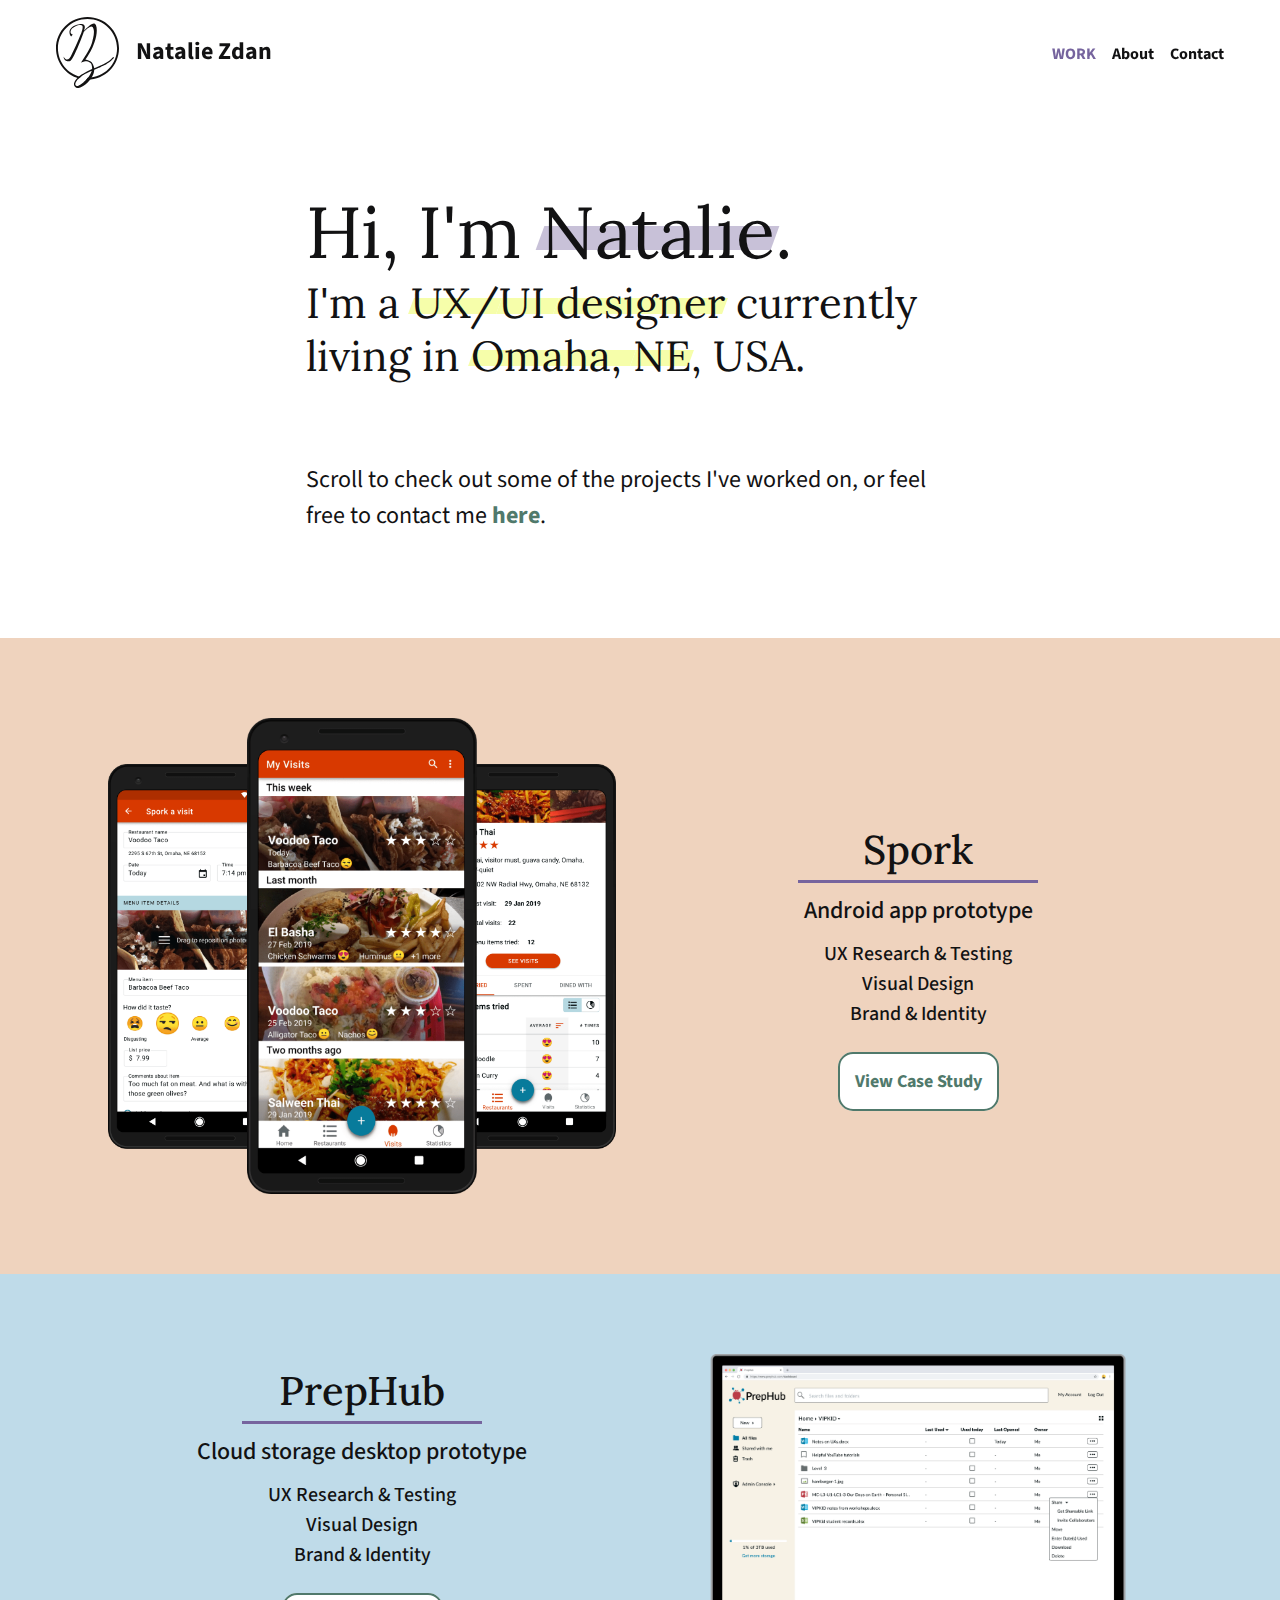
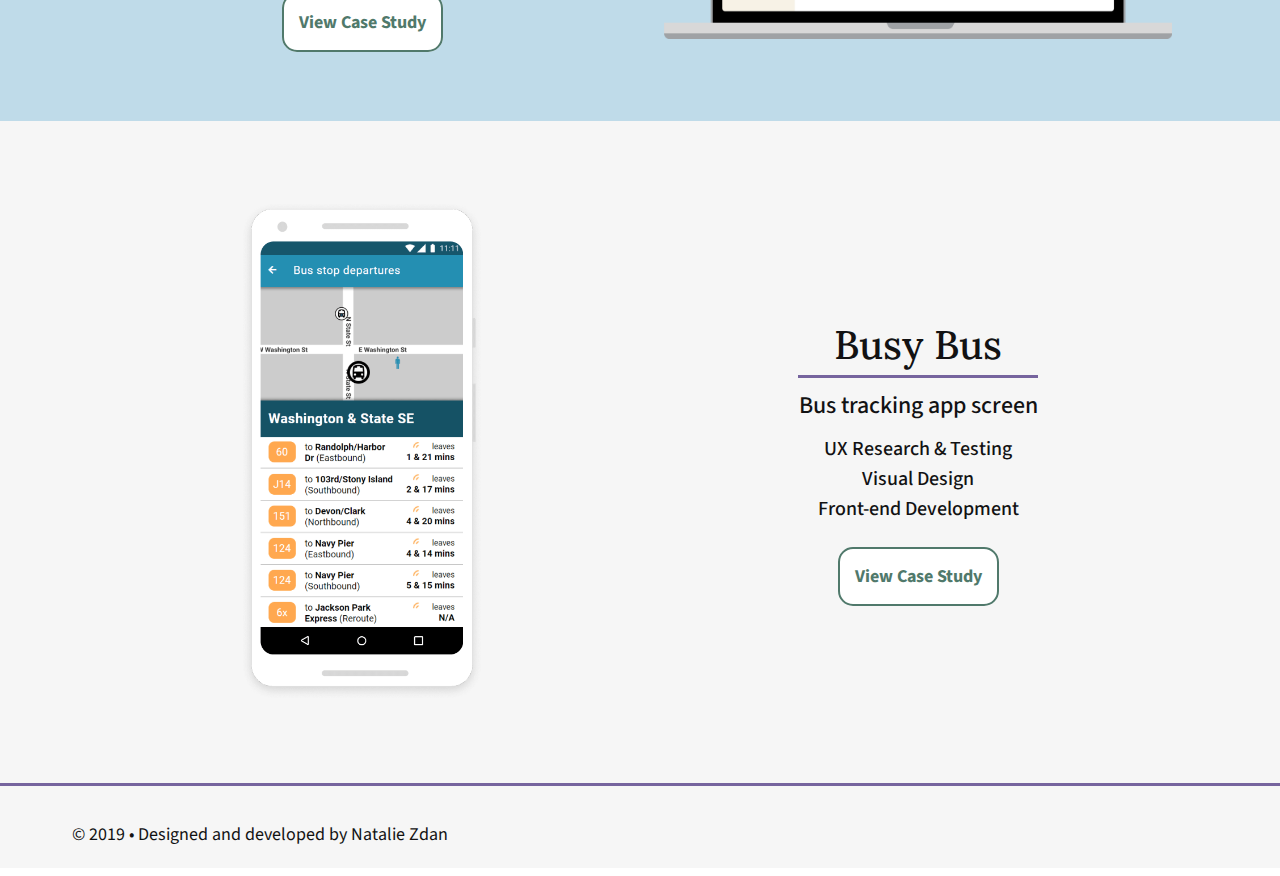
==== commit 8b927310: "added Spork to home page and updated resume spacing" ====
--- a/index.html
+++ b/index.html
@@ -50,28 +50,43 @@
             <!--Summary intro-->
             <section class="hero">
                 <h1>Hi, I'm <span>Natalie</span>.</h1>
-                <h2>I'm a <span>UX/</span><span>UI </span><span>designer</span> currently living in <span>Omaha, </span><span>NE</span>, USA.</h2>
+                <h2>I'm a <span>UX/</span><span>UI </span><span>designer</span> currently living in <span>Omaha,
+                    </span><span>NE</span>, USA.</h2>
                 <p class="intro">Scroll to check out some of the projects I've worked on, or feel free to contact me
                     <span><a href="contact.html">here</a></span>.</p>
                 <!-- <p class="chevron"><i class="fas fa-chevron-down"></i></p> -->
                 <!-- <p class="arrow-down">&#8744</p> -->
             </section>
             <section id="projects">
-                <div class="project project-1">
-                    <a href="prephub.html">
+                <div class="project project-1 orange">
+                    <a href="spork.html">
+                        <div class="screenshot-group"><img alt="screenshot 1" class="spork-img hero-1"
+                                src="images/spork/salween-final.png"> <img alt="screenshot 2" class="hero-2"
+                                src="images/spork/visits-page-final.png"> <img alt="screenshot 3"
+                                class="spork-img hero-3" src="images/spork/spork-visit-final.png"></div>
+                    </a>
+                    <div class="project-info">
+                        <h1>Spork</h1>
+                        <h2>Android app prototype</h2>
+                        <p>UX Research & Testing <br> Visual Design <br> Brand & Identity</p>
+                        <a class="button" href="spork.html">view case study</a>
+                    </div>
+                </div>
+                <div class="project project-2 blue">
+                    <a class="project-img" href="prephub.html">
                         <img src="images/prephub-in-mac-min.png" alt="PrepHub screenshot" class="prephub-screenshot">
                     </a>
-                    <div class="blob-container">
-                        <div class="project-info">
-                            <h1>PrepHub</h1>
-                            <h2>Cloud storage desktop prototype</h2>
-                            <p>UX Research & Testing <br> Visual Design <br> Brand & Identity</p>
 
-                            <a class="button" href="prephub.html">view case study</a>
-                        </div>
+                    <div class="project-info">
+                        <h1>PrepHub</h1>
+                        <h2>Cloud storage desktop prototype</h2>
+                        <p>UX Research & Testing <br> Visual Design <br> Brand & Identity</p>
+
+                        <a class="button" href="prephub.html">view case study</a>
                     </div>
+
                 </div>
-                <div class="project project-2">
+                <div class="project project-1 gray">
 
                     <a href="busybus.html">
                         <img src="images/busybus-phone.png" alt="Busybus phone" class="busybus-screenshot"><br>
@@ -84,6 +99,7 @@
                         <a class="button" href="busybus.html">view case study</a>
                     </div>
                 </div>
+
             </section>
 
         </main>
--- a/css/style.css
+++ b/css/style.css
@@ -28,6 +28,19 @@
 html {
     font-size: 10px;
     font-family: 'Source Sans Pro', Helvetica, sans-serif;
+}
+
+.blue {
+    background-color: var(--light-blue);
+}
+
+
+.gray {
+    background-color: var(--gray-white);
+}
+
+.orange {
+    background-color: var(--light-orange);
 }
 
 p {
@@ -175,13 +188,7 @@
     grid-column: 2;
 }
 
-
-/* .chevron {
-    margin: 16rem 50% 8rem 50%;
-} */
-
 .project {
-    background-color: var(--light-blue);
     grid-row: 2 / span 1;
     grid-column: 1 /span 8;
     padding-left: 16px;
@@ -289,9 +296,7 @@
     color: var(--black);
 }
 
-.project-2 {
-    background-color: var(--gray-white);
-}
+
 
 
 
@@ -557,7 +562,7 @@
 
 .flow-container {
     position: relative;
-    width: 100%;
+    margin-top: 2.4rem;
 }
 
 .flow-summary {
@@ -569,9 +574,7 @@
     padding-top: .8rem;
 }
 
-
 .flow {
-    margin-top: 2.4rem;
     width: 100%;
     height: auto;
 }
@@ -588,12 +591,6 @@
     font-weight: 700;
 }
 
-
-
-
-
-
-
 .hifi-menu-img {
     max-width: 24rem;
 }
@@ -602,9 +599,11 @@
     max-width: 40rem;
 }
 
+
+
 .hi-fi-mocks {
     position: relative;
-    background-color: var(--gray-white);
+
     margin-top: 0rem;
     padding-bottom: 4rem;
 
@@ -927,15 +926,14 @@
     border: 0;
 }
 
+
 .wireframes {
-    background-color: var(--light-blue);
     grid-column: 1/9;
     display: grid;
     grid-template-columns: minmax(1px, auto) repeat(6, minmax(30px, 100px)) minmax(1px, auto);
     grid-column-gap: 16px;
     padding-bottom: 4rem;
-    margin-top: 4.8rem;
-
+    margin-top: 2.4rem;
 }
 
 .wireframes h2,
@@ -1001,7 +999,7 @@
     justify-self: center;
 }
 
-/*Spork Case Study*/
+/*Spork Case Study Mobile*/
 
 
 .spork {
@@ -1015,6 +1013,10 @@
     display: grid;
     grid-template-columns: repeat(11, 1fr);
     align-items: center;
+   
+}
+
+.spork-container .screenshot-group {
     padding-bottom: 42px;
 }
 
@@ -1064,41 +1066,221 @@
     grid-column: 2 / 8;
 }
 
-.three-personas{
-        grid-column: 1/9;
-        position: relative;
-        display: grid;
-        grid-template-columns: minmax(1px, auto) repeat(6, minmax(30px, 100px)) minmax(1px, auto);
-        grid-column-gap: 16px;
-}
-
-.three-personas .button {
-    grid-row: 4;
-    grid-column: 3/7;
-}
-
-.three-personas h4 {
+.three-personas {
+    margin: 0 1.6rem 2.4rem 1.6rem;
+
+}
+
+.card {
+    display: grid;
+    grid-template-rows: minmax(154px, 300px) auto;
+    border-radius: 10px;
+    max-width: 400px;
+    margin: 3.2rem auto;
+    border-radius: 3rem;
+    grid-column: 2/8;
+    margin-top: 2.1rem;
+
+    border-bottom: solid .6rem var(--purple);
+    border-radius: 1rem;
+    background-color: white;
+}
+
+.card-img {
+    background-size: cover;
+    background-position: center;
+    position: relative;
+    display: grid;
+    grid-template-rows: auto 3rem 3rem .8rem;
+    color: white;
+    border-radius: 10px 10px 0 0;
+}
+
+.card-img-gradient {
+    content: "";
+    position: absolute;
+    display: block;
+    position: absolute;
+    background-image: linear-gradient(180deg, rgba(0, 0, 0, 5e-05) 0%, rgba(0, 0, 0, 0.125) 65.46%, rgba(0, 0, 0, 0.375) 77%, rgba(0, 0, 0, 0.44) 86.3%, rgba(0, 0, 0, 0.5) 100%);
+    height: 100%;
+    width: 100%;
+}
+
+
+.card-img h3,
+.card-img h4 {
+    z-index: 1;
     font-size: 2.4rem;
+    padding-left: 1.6rem;
+
+}
+
+.card-img h3 {
+    grid-row: 2;
     font-weight: 700;
-    
+}
+
+.card-img h4 {
+    grid-row: 3;
+}
+
+.card-body {
+    padding: 1.6rem 1.6rem 3.2rem 1.6rem;
+}
+
+.card h5 {
+    font-size: 1.8rem;
+    font-weight: 700;
+    letter-spacing: .1rem;
     padding-top: 1.6rem;
-}
-
-.three-personas h5 {
-    font-size: 1.8rem;
+    text-transform: uppercase;
+    /* font-smooth: always; */
+}
+
+
+/*Spork comp analysis*/
+.spork-container .comp-analysis {
+    grid-column: 2/8;
+}
+
+.hide-mobile {
+    display: none;
+}
+
+.comp-container {
+    display: grid;
+    grid-gap: 1.6rem;
+    justify-items: center;
+    text-align: center;
+    padding: 0 1.6rem 4.8rem 1.6rem;
+
+}
+
+
+.comp-container img {
+    max-width: 24rem;
+}
+
+.records {
+    display: grid;
+    grid-gap: 1.6rem;
+    justify-content: center;
+    padding: 0 1.6rem 4.8rem 1.6rem;
+    grid-template-columns: 1fr 1fr;
+    justify-items: center;
+}
+
+/*Spork Info Archictecture*/
+
+
+.spork-flow-summary {
+    background-color: var(--light-green);
+    border-radius: 3rem;
+    margin: 1rem 2rem 0 2rem;
+    padding-left: 3.2rem;
+    padding-right: 3.2rem;
     padding-top: .8rem;
-    line-height: 1.5;
-}
-
-.three-personas h6{
-    font-weight: 700;
-    font-size: 2.4rem;
-    padding-bottom: .8rem;
-    padding-top: 1.6rem;
-}
-
-.three-personas img {
-    max-height: 20rem;
+}
+
+.first-half-size {
+    grid-column: 2/8;
+}
+
+.second-half-size {
+    grid-column: 2/8;
+    align-self: center;
+}
+
+.sketch-2 {
+    max-width: 32rem;
+    justify-self: center;
+}
+
+.spork-container .wireframes {
+    margin-top: 2.4rem;
+}
+
+.overlapping-imgs {
+    display: grid;
+    grid-column: 1/9;
+    grid-template-columns: minmax(4rem, auto) repeat(6, minmax(30px, 100px)) minmax(4rem, auto);
+    grid-template-rows: 6rem auto;
+    ;
+    margin-bottom: 2.4rem;
+
+}
+
+.under-img {
+    grid-column: 2/6;
+    grid-row: 1;
+    justify-self: end;
+
+}
+
+.over-img {
+    grid-column: 4/8;
+    grid-row: 2;
+    z-index: 1;
+}
+
+/*Spork Branding and Vis Design mobile*/
+.img-text-wrapper {
+    grid-column: 2/8;
+}
+
+.img-text-wrapper p {
+    background-color: var(--light-orange);
+    border-radius: 3rem;
+    margin: 1rem 2rem 0 2rem;
+    padding: 1.6rem 3.2rem;
+    padding-bottom: 1.6rem;
+    padding-bottom: 1.8rem;
+}
+
+.spork-container .wireframes-button {
+    margin-bottom: 10rem;
+}
+
+.spork-container .branding .section-separator-hr {
+    margin-top: 8rem;
+}
+
+
+.background-img {
+    background-image: linear-gradient(rgba(255, 255, 255, 0.7), rgba(255, 255, 255, 0.7)), url("../images/spork/branding-brainstorm.png");
+    background-repeat: no-repeat;
+    background-size: cover;
+    background-position: center;
+
+}
+
+.three-img-container {
+    grid-column: 2/8;
+    grid-gap: 1.6rem;
+    display: grid;
+    justify-items: center;
+}
+
+.three-img-container img {
+    max-width: 24rem;
+}
+
+.two-image-container {
+    display: grid;
+    grid-gap: 1.6rem;
+}
+
+.spork-container .vis-design .button {
+    text-align: center;
+    margin: auto;
+    align-self: center;
+}
+
+
+
+.conc-p a:hover::before {
+    height: .6rem;
+    z-index: 2;
 }
 
 /*Bio Page*/
@@ -1406,12 +1588,7 @@
 
     .project-1 a {
         grid-column: 2;
-
-    }
-
-    .project-2 a {
-        grid-column: 3;
-
+        align-self: center;
     }
 
     .project-2 .project-info {
@@ -1419,6 +1596,12 @@
         grid-row: 1;
     }
 
+    .project-2 a {
+        grid-column: 3;
+        grid-row: 1;
+    }
+
+    
 
     .project h1 {
         padding-top: 0;
@@ -1517,10 +1700,141 @@
 
     /*Spork case study tablet*/
 
-
-
-
-
+    .comp-container {
+        grid-template-columns: 1fr 1fr;
+    }
+
+
+
+    /*order of hide-mobile and comp-logos is important! comp-logos is second*/
+    .hide-mobile {
+        display: block;
+        grid-row: 2;
+    }
+
+    .comp-logos {
+        grid-row: 1;
+    }
+
+    .bg,
+    .fs {
+        grid-column: 1;
+
+    }
+
+    .ps,
+    .soon {
+        grid-column: 2;
+    }
+
+
+    /*spork info arch tablet*/
+    .spork-container .flow-container {
+        position: relative;
+    }
+
+    .spork-container .flow {
+        margin-left: -20rem;
+    }
+
+    /* .spork-container .flow::after {
+        content: "";
+        width: 100%;
+        height: auto;
+        background: rgba(0, 0, 0, .5);
+        z-index: 100;
+        position: absolute;
+        top: 0;
+        left: 0;
+    } */
+
+    .spork-flow-summary {
+        position: absolute;
+        top: 12rem;
+        max-width: 48rem;
+        right: -10rem;
+    }
+
+
+
+    .sketch-1 {
+        grid-row: 4;
+        grid-column: 1/6;
+        justify-self: end;
+        padding-left: 1.6rem;
+    }
+
+    .sketch-2 {
+        grid-row: 4;
+        grid-column: 6/9;
+        padding-right: 1.6rem;
+        max-width: 100%;
+
+    }
+
+    /* .overlapping-imgs{
+        grid-template-rows: auto 6rem;
+        grid-gap: 2.4rem;
+        margin-bottom: -4rem;
+
+    }*/
+
+    .under-img {
+        grid-column: 1/6;
+        max-width: 40rem;
+        margin-right: 4rem;
+
+    }
+
+    .over-img {
+        grid-column: 4/9;
+        max-width: 40rem;
+        margin-left: 4rem;
+
+    }
+
+    /*Spork vis design and branding tablet*/
+    .img-text-wrapper {
+        grid-column: 1/9;
+        justify-self: center;
+        display: grid;
+        grid-template-rows: 8rem 18rem auto;
+    }
+
+    .img-text-wrapper {
+        max-width: 80rem;
+    }
+
+    .img-text-wrapper img {
+        grid-row: 1/3;
+        grid-column: 1;
+    }
+
+    .img-text-wrapper p {
+        grid-row: 2;
+        z-index: 2;
+        grid-column: 1;
+    }
+
+    .three-img-container {
+        grid-template-columns: 1fr 1fr 1fr;
+        margin: 0 -4rem;
+        padding-bottom: 2.4rem;
+        padding-left: 1.6rem;
+        padding-right: 1.6rem;
+
+    }
+
+
+    .two-image-container {
+        grid-template-columns: 1fr 1fr;
+        margin: 0 -4rem;
+        align-items: center;
+        padding-left: 1.6rem;
+        padding-right: 1.6rem;
+        padding-bottom: 2.4rem;
+
+    }
 
     /*Bio tablet*/
 
@@ -1593,15 +1907,15 @@
 
     }
 
+
+
 }
 
 
 /*desktop*/
 @media screen and (min-width: 1224px) {
 
-    .container {
-        grid-column-gap: 72px;
-    }
+
 
     nav {
         padding-left: 5.6rem;
@@ -1624,7 +1938,7 @@
     }
 
 
-    /*Prephub case study desktop*/
+    /*Prephub desktop*/
     .pref-test-1 {
         grid-template-columns: minmax(20rem, auto) minmax(40rem, 50rem) 1.6rem minmax(40rem, 50rem) minmax(20rem, auto);
         grid-gap: 0px;
@@ -1670,7 +1984,7 @@
         width: 20rem;
     }
 
-    /*Spork case study desktop*/
+    /*Spork desktop*/
     .prob-proto-container {
         grid-column: 2/8;
         display: grid;
@@ -1681,22 +1995,89 @@
     .prob-proto-container .problem {
         grid-column: 1;
         grid-row: 1;
-        margin-left: -4rem;
+        /* margin-left: -10rem; */
     }
 
     .prob-proto-container .solution {
         grid-column: 1;
-        margin-left: -4rem;
+        /* margin-left: -4rem; */
         grid-row: 3;
     }
 
     .spork-prototype-container {
         grid-column: 2;
         grid-row: 1/-1;
-        margin-right: -8.8rem;
-    }
-
-
+        margin-right: -7.2rem;
+    }
+
+    .three-personas {
+        grid-column: 1/9;
+        position: relative;
+        display: grid;
+        grid-template-columns: minmax(1.6rem, auto) repeat(6, minmax(auto, 20rem)) minmax(1.6rem, auto);
+        grid-gap: 1.6rem;
+        margin-bottom: 4.8rem;
+    }
+
+    .card {
+        margin: 0;
+    }
+
+    .three-personas .alex {
+        grid-column: 2/4;
+        justify-self: end;
+    }
+
+    .three-personas .julia {
+        grid-column: 4/6;
+        justify-self: center;
+    }
+
+    .three-personas .fiona {
+        grid-column: 6/8;
+        justify-self: start;
+    }
+
+    /*Spork comp analysis desktop*/
+
+    .records {
+        grid-template-columns: repeat(4, 1fr);
+        margin: 0 -16rem;
+    }
+
+    /*Spork info arch desktop*/
+
+
+
+    .first-half-size {
+        grid-column: 1/5;
+        max-width: 50rem;
+        justify-self: end;
+        align-self: center;
+    }
+
+    .second-half-size {
+        grid-column: 5/9;
+        max-width: 50rem;
+        align-self: center;
+    }
+
+    .sketch-2 {
+        grid-row: 4;
+        max-height: 550px;
+        margin-right: 8.8rem;
+    }
+
+    .sketch-1 {
+        grid-row: 3;
+        justify-self: start;
+    }
+
+
+    .two-image-container {
+        grid-template-columns: 1fr 1fr;
+        margin: 0 -4rem;
+    }
 
     /*Bio desktop*/
 
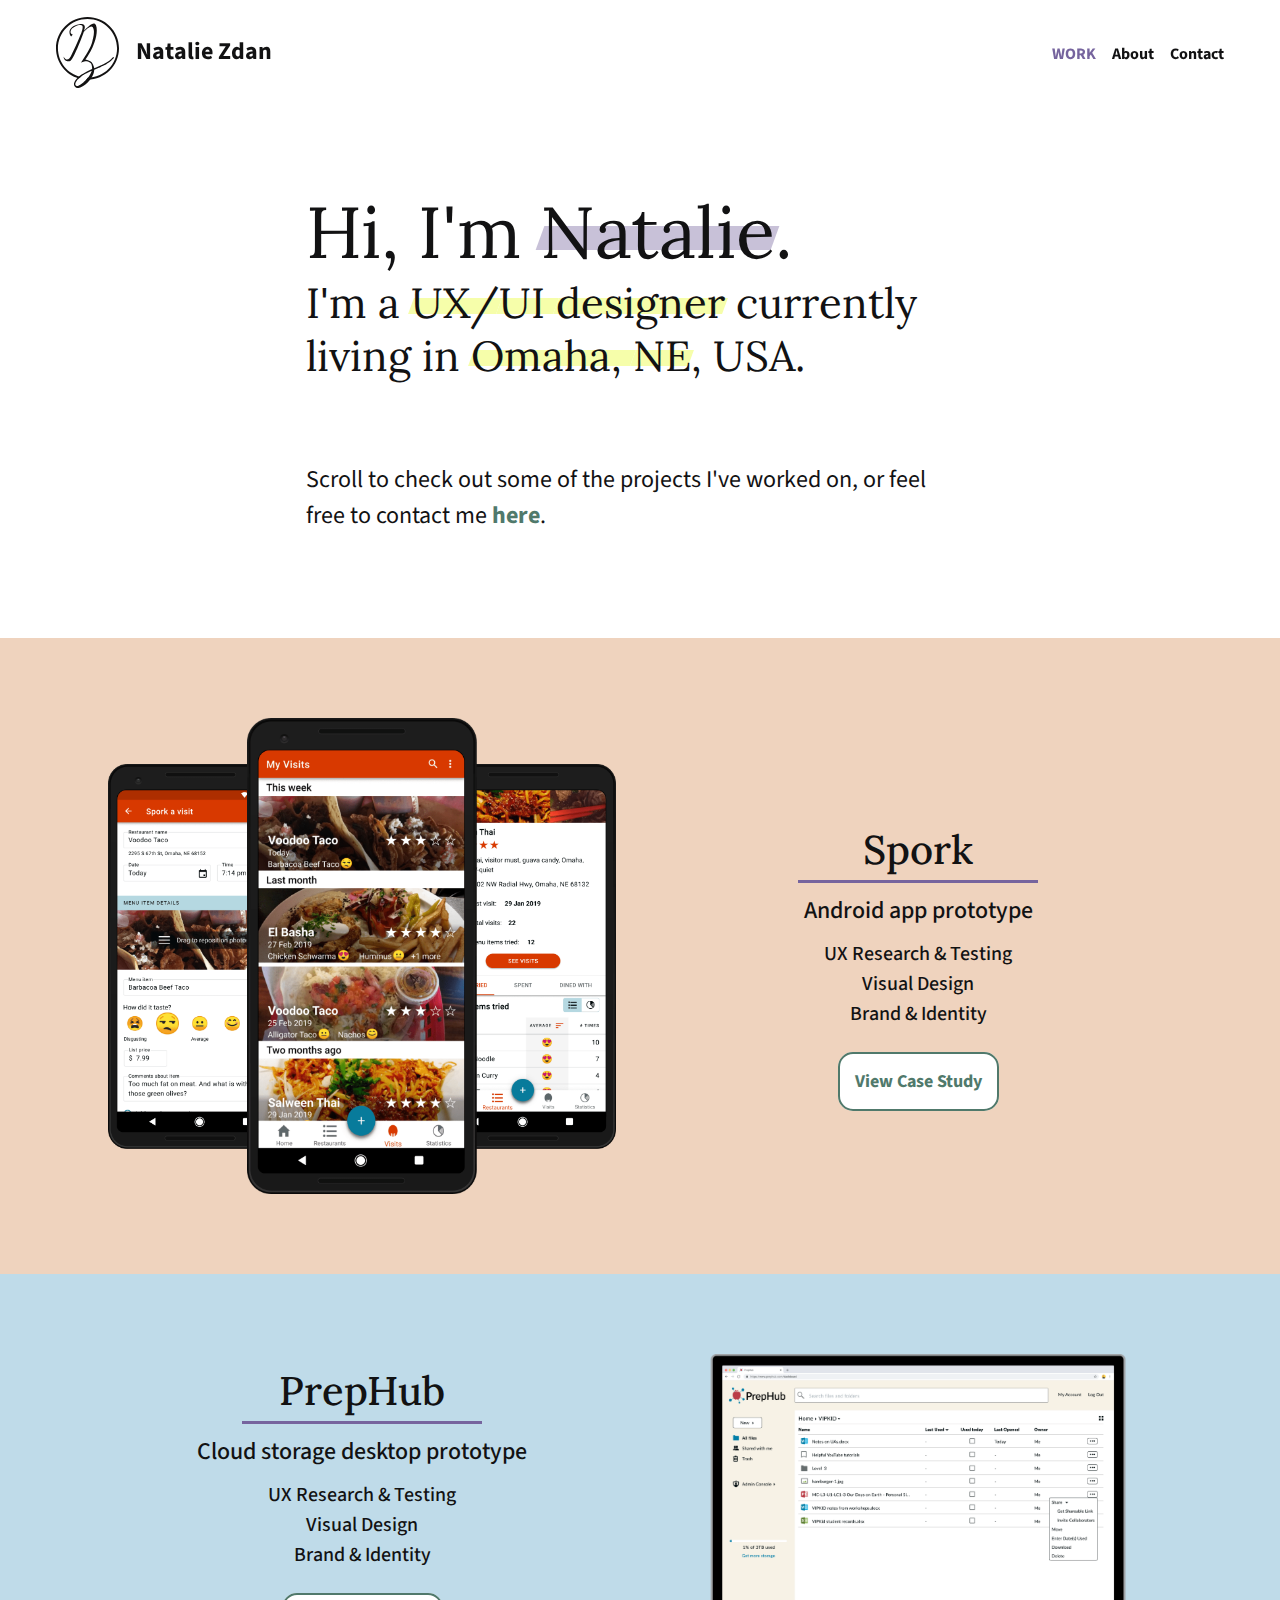
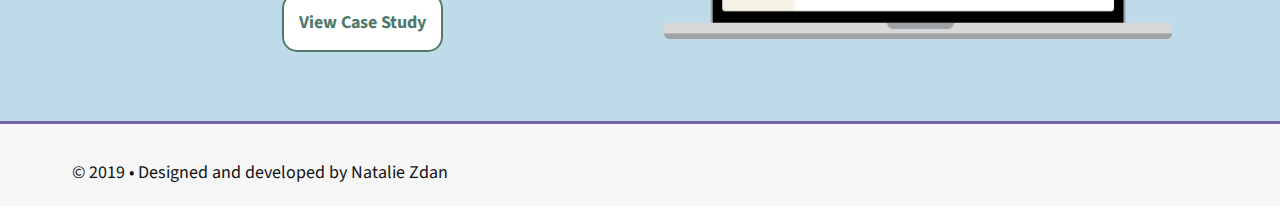
==== commit 630ddae3: "remove busybus" ====
--- a/index.html
+++ b/index.html
@@ -86,7 +86,7 @@
                     </div>
 
                 </div>
-                <div class="project project-1 gray">
+                <!-- <div class="project project-1 gray">
 
                     <a href="busybus.html">
                         <img src="images/busybus-phone.png" alt="Busybus phone" class="busybus-screenshot"><br>
@@ -98,7 +98,7 @@
 
                         <a class="button" href="busybus.html">view case study</a>
                     </div>
-                </div>
+                </div> -->
 
             </section>
 
--- a/css/style.css
+++ b/css/style.css
@@ -147,7 +147,7 @@
 .scroll-indicator {
     position: fixed;
     top: 100px;
-    z-index: 5;
+    z-index: 6;
     width: 100%;
     background-color: var(--gray-white);
 }
@@ -161,6 +161,7 @@
 .progress-bar {
     height: 6px;
     background: var(--purple);
+
 }
 
 main {
@@ -313,7 +314,7 @@
     align-items: center;
     padding: 1.6rem;
     top: 0;
-    z-index: 5;
+    z-index: 6;
 }
 
 nav ul {
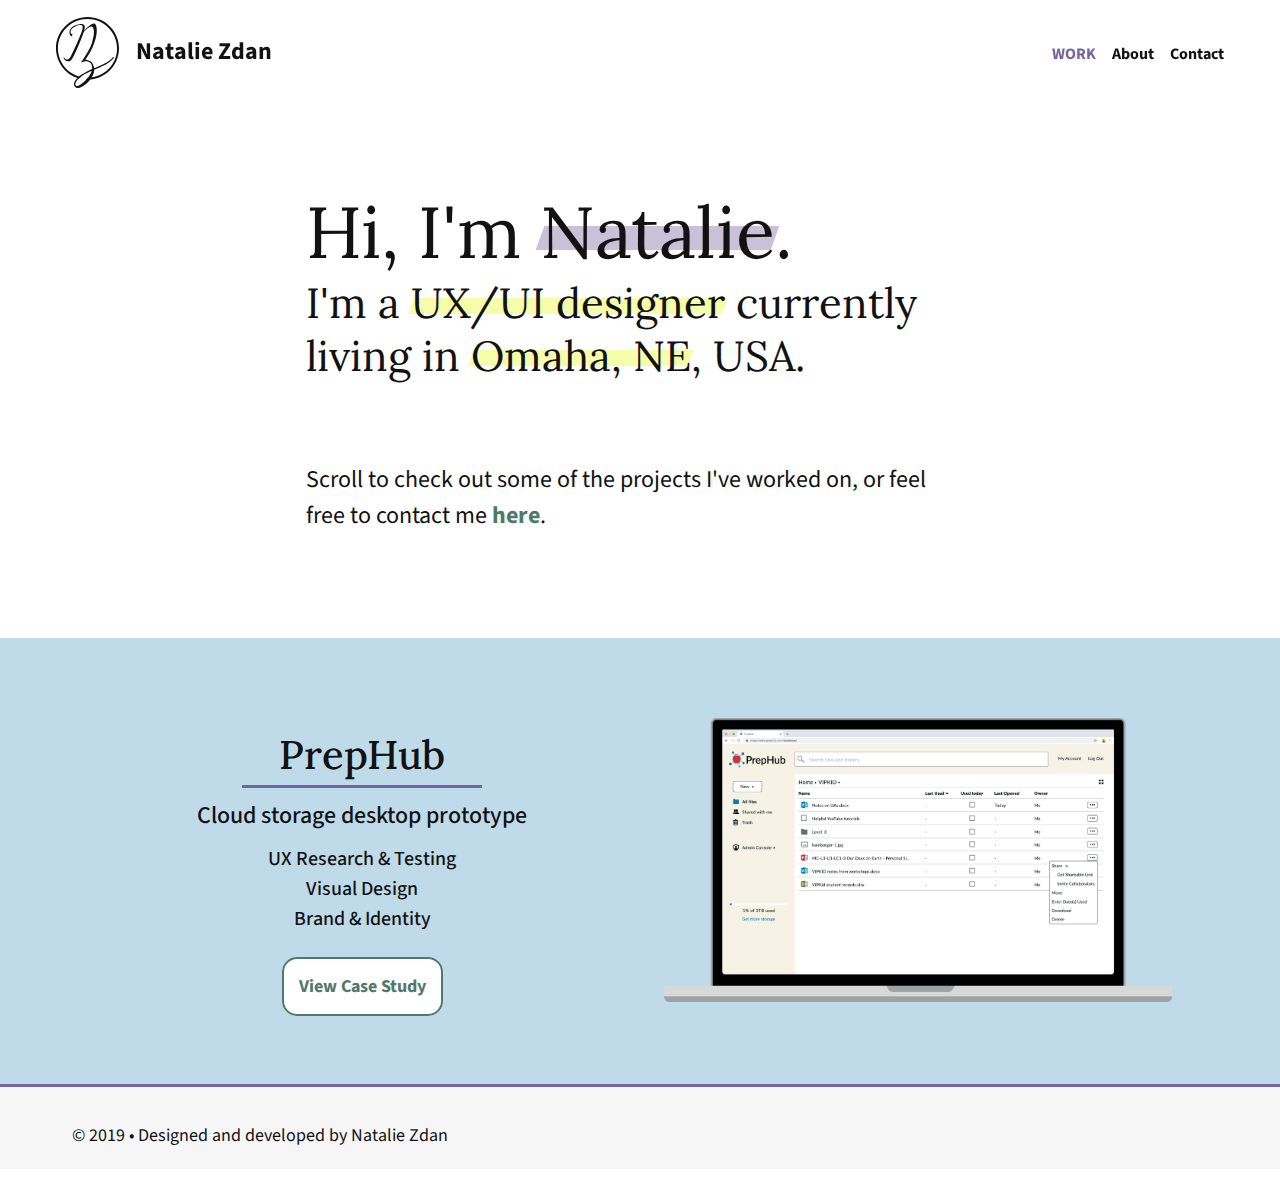
==== commit 0b457c57: "removed spork" ====
--- a/index.html
+++ b/index.html
@@ -58,20 +58,7 @@
                 <!-- <p class="arrow-down">&#8744</p> -->
             </section>
             <section id="projects">
-                <div class="project project-1 orange">
-                    <a href="spork.html">
-                        <div class="screenshot-group"><img alt="screenshot 1" class="spork-img hero-1"
-                                src="images/spork/salween-final.png"> <img alt="screenshot 2" class="hero-2"
-                                src="images/spork/visits-page-final.png"> <img alt="screenshot 3"
-                                class="spork-img hero-3" src="images/spork/spork-visit-final.png"></div>
-                    </a>
-                    <div class="project-info">
-                        <h1>Spork</h1>
-                        <h2>Android app prototype</h2>
-                        <p>UX Research & Testing <br> Visual Design <br> Brand & Identity</p>
-                        <a class="button" href="spork.html">view case study</a>
-                    </div>
-                </div>
+                
                 <div class="project project-2 blue">
                     <a class="project-img" href="prephub.html">
                         <img src="images/prephub-in-mac-min.png" alt="PrepHub screenshot" class="prephub-screenshot">
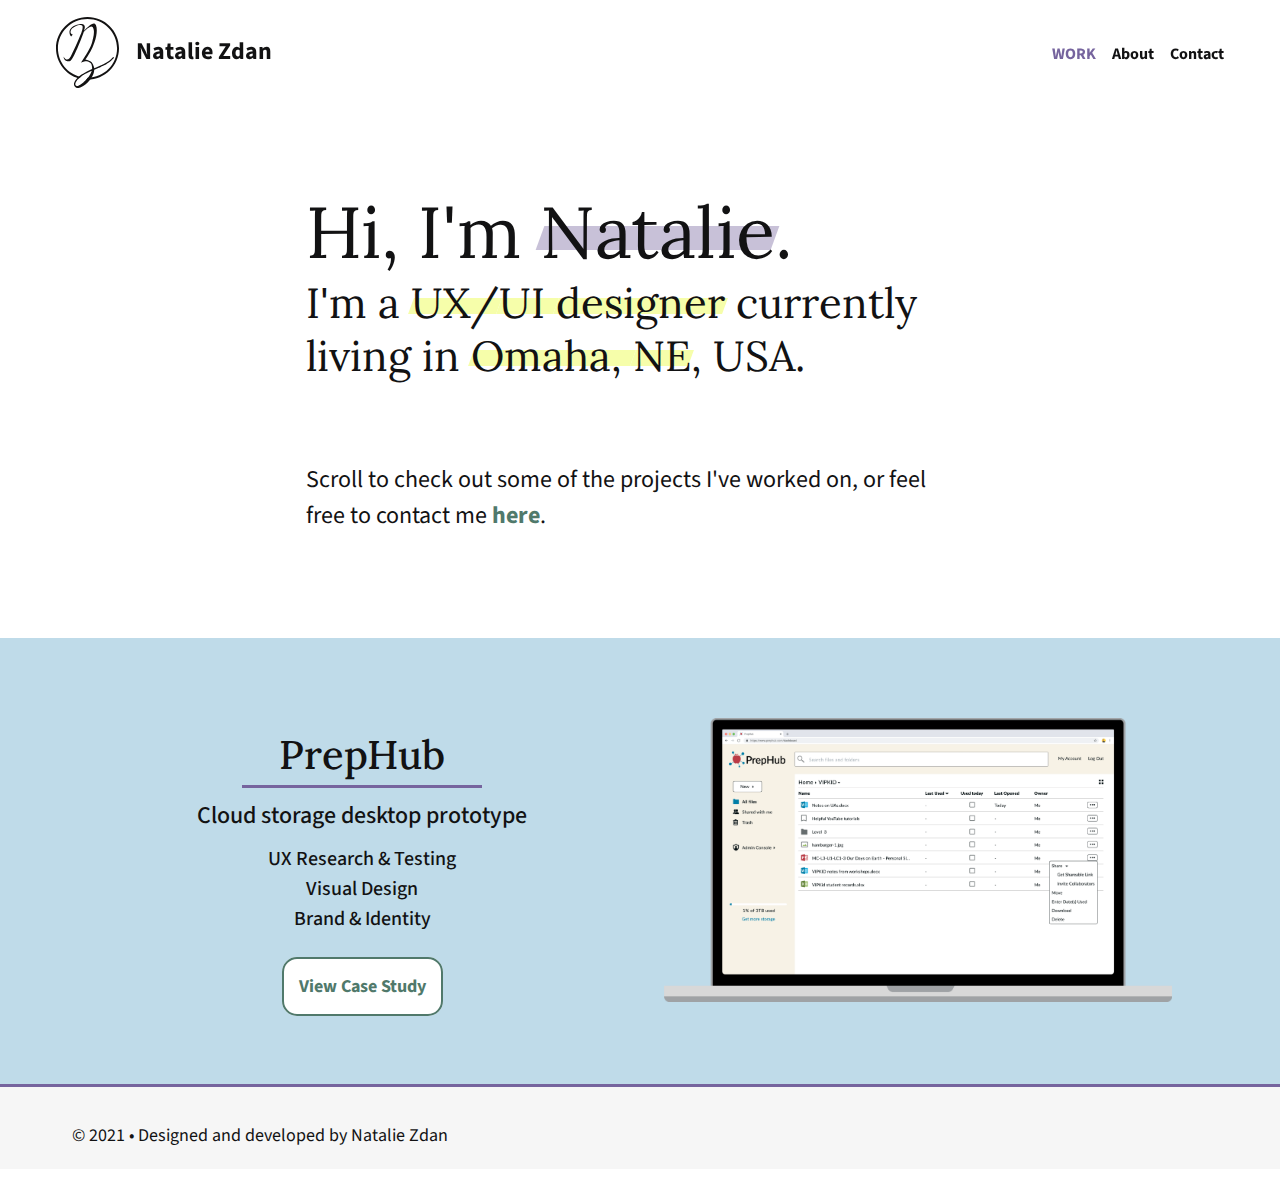
==== commit 4b863992: "updated resume and copyright year" ====
--- a/index.html
+++ b/index.html
@@ -98,7 +98,7 @@
                 <li><a href="https://twitter.com/nataliezdan" target="_blank"><i class="fab fa-twitter"></i></a></li>
                 <li><a href="mailto:natalie.zdan@gmail.com" target="_blank"><i class="fas fa-envelope"></i></a></li>
             </ul>
-            <p>© 2019 • Designed and developed by Natalie Zdan</p>
+            <p>© 2021 • Designed and developed by Natalie Zdan</p>
         </footer>
     </div>
     <script src="https://code.jquery.com/jquery-3.3.1.min.js"></script>
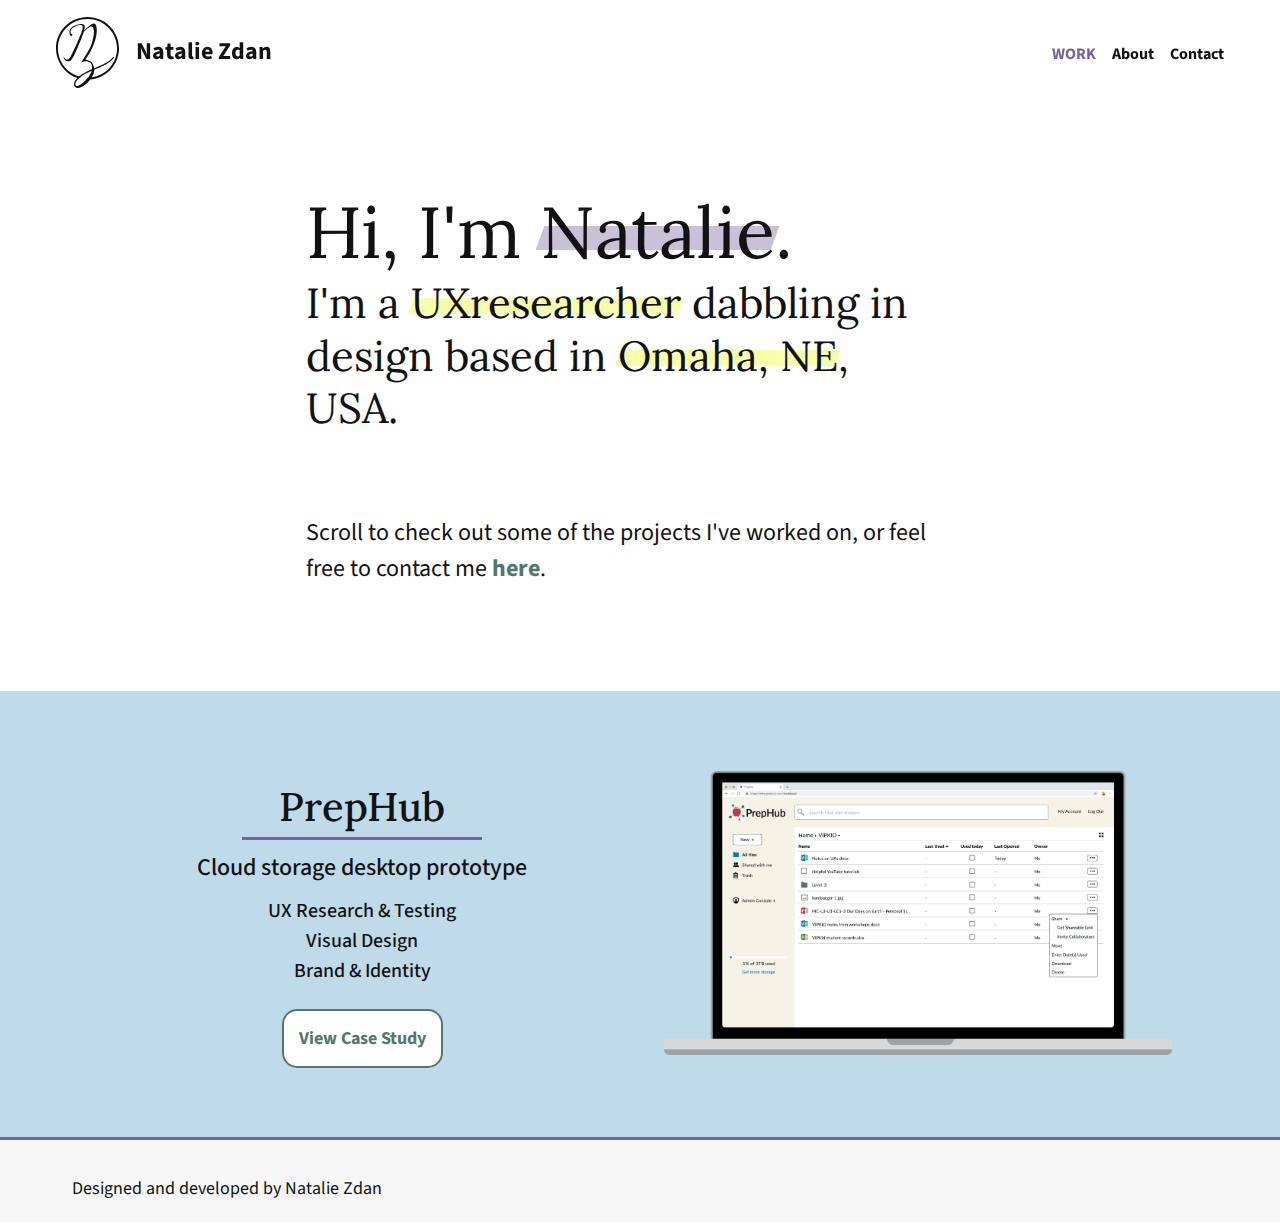
==== commit 35205327: "updated hero and footer" ====
--- a/index.html
+++ b/index.html
@@ -50,7 +50,7 @@
             <!--Summary intro-->
             <section class="hero">
                 <h1>Hi, I'm <span>Natalie</span>.</h1>
-                <h2>I'm a <span>UX/</span><span>UI </span><span>designer</span> currently living in <span>Omaha,
+                <h2>I'm a <span>UX</span><span>researcher</span> dabbling in design based in <span>Omaha,
                     </span><span>NE</span>, USA.</h2>
                 <p class="intro">Scroll to check out some of the projects I've worked on, or feel free to contact me
                     <span><a href="contact.html">here</a></span>.</p>
@@ -98,7 +98,7 @@
                 <li><a href="https://twitter.com/nataliezdan" target="_blank"><i class="fab fa-twitter"></i></a></li>
                 <li><a href="mailto:natalie.zdan@gmail.com" target="_blank"><i class="fas fa-envelope"></i></a></li>
             </ul>
-            <p>© 2021 • Designed and developed by Natalie Zdan</p>
+            <p>Designed and developed by Natalie Zdan</p>
         </footer>
     </div>
     <script src="https://code.jquery.com/jquery-3.3.1.min.js"></script>
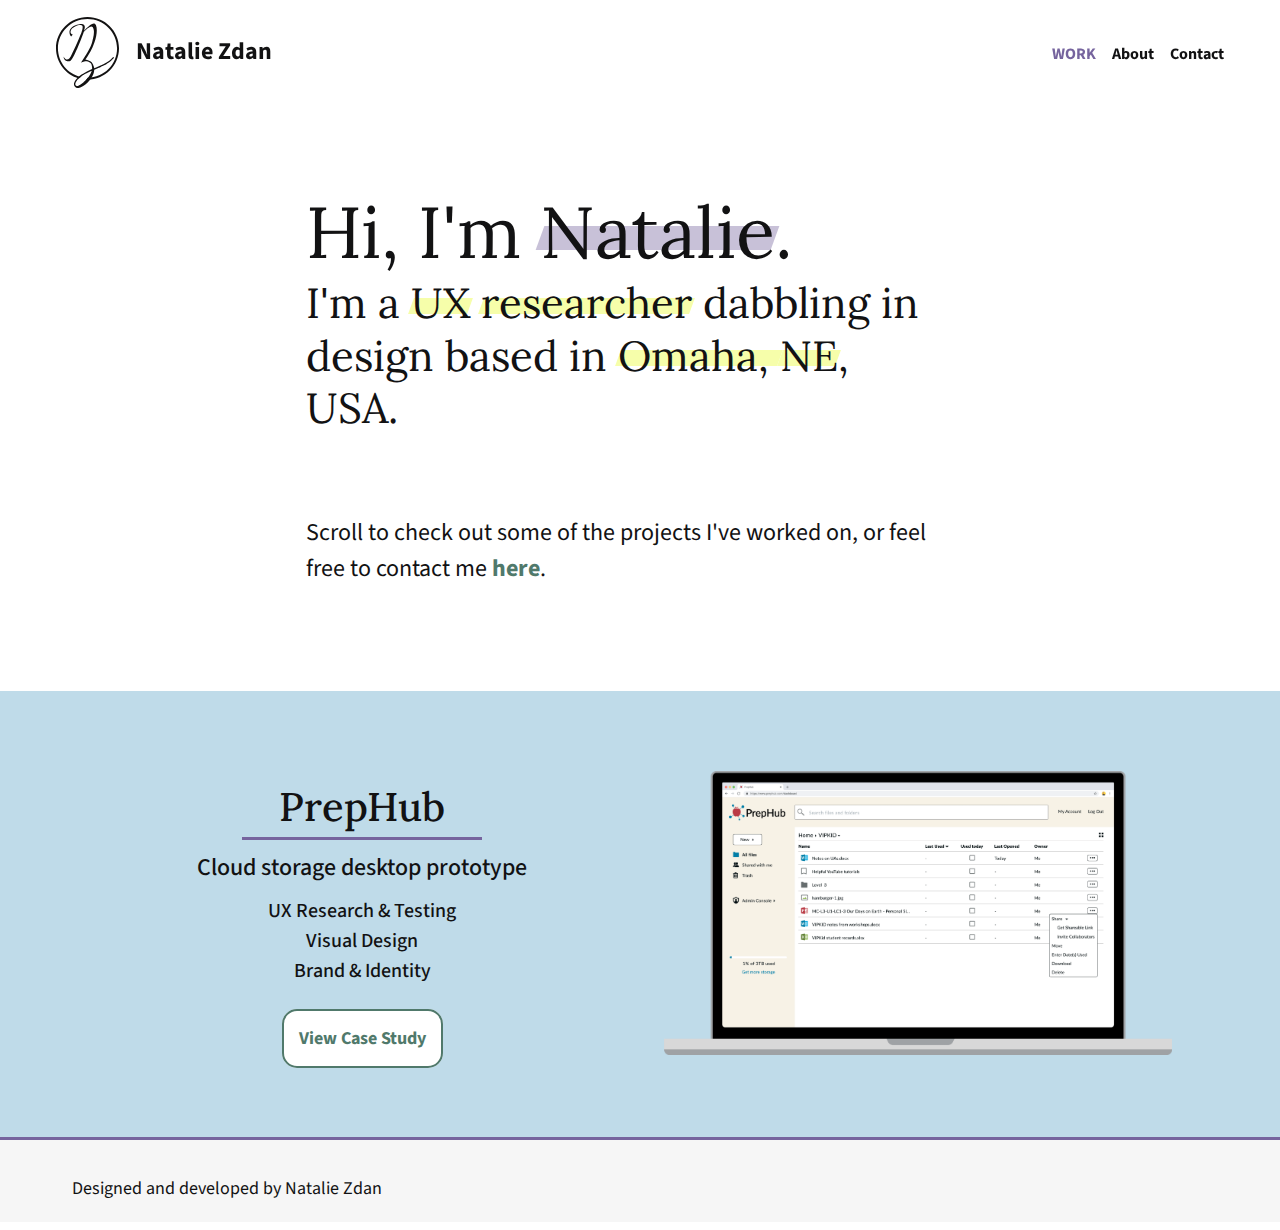
==== commit e05039c1: "readd spork page and add space to index hero" ====
--- a/index.html
+++ b/index.html
@@ -50,7 +50,7 @@
             <!--Summary intro-->
             <section class="hero">
                 <h1>Hi, I'm <span>Natalie</span>.</h1>
-                <h2>I'm a <span>UX</span><span>researcher</span> dabbling in design based in <span>Omaha,
+                <h2>I'm a <span>UX</span> <span>researcher</span> dabbling in design based in <span>Omaha,
                     </span><span>NE</span>, USA.</h2>
                 <p class="intro">Scroll to check out some of the projects I've worked on, or feel free to contact me
                     <span><a href="contact.html">here</a></span>.</p>
